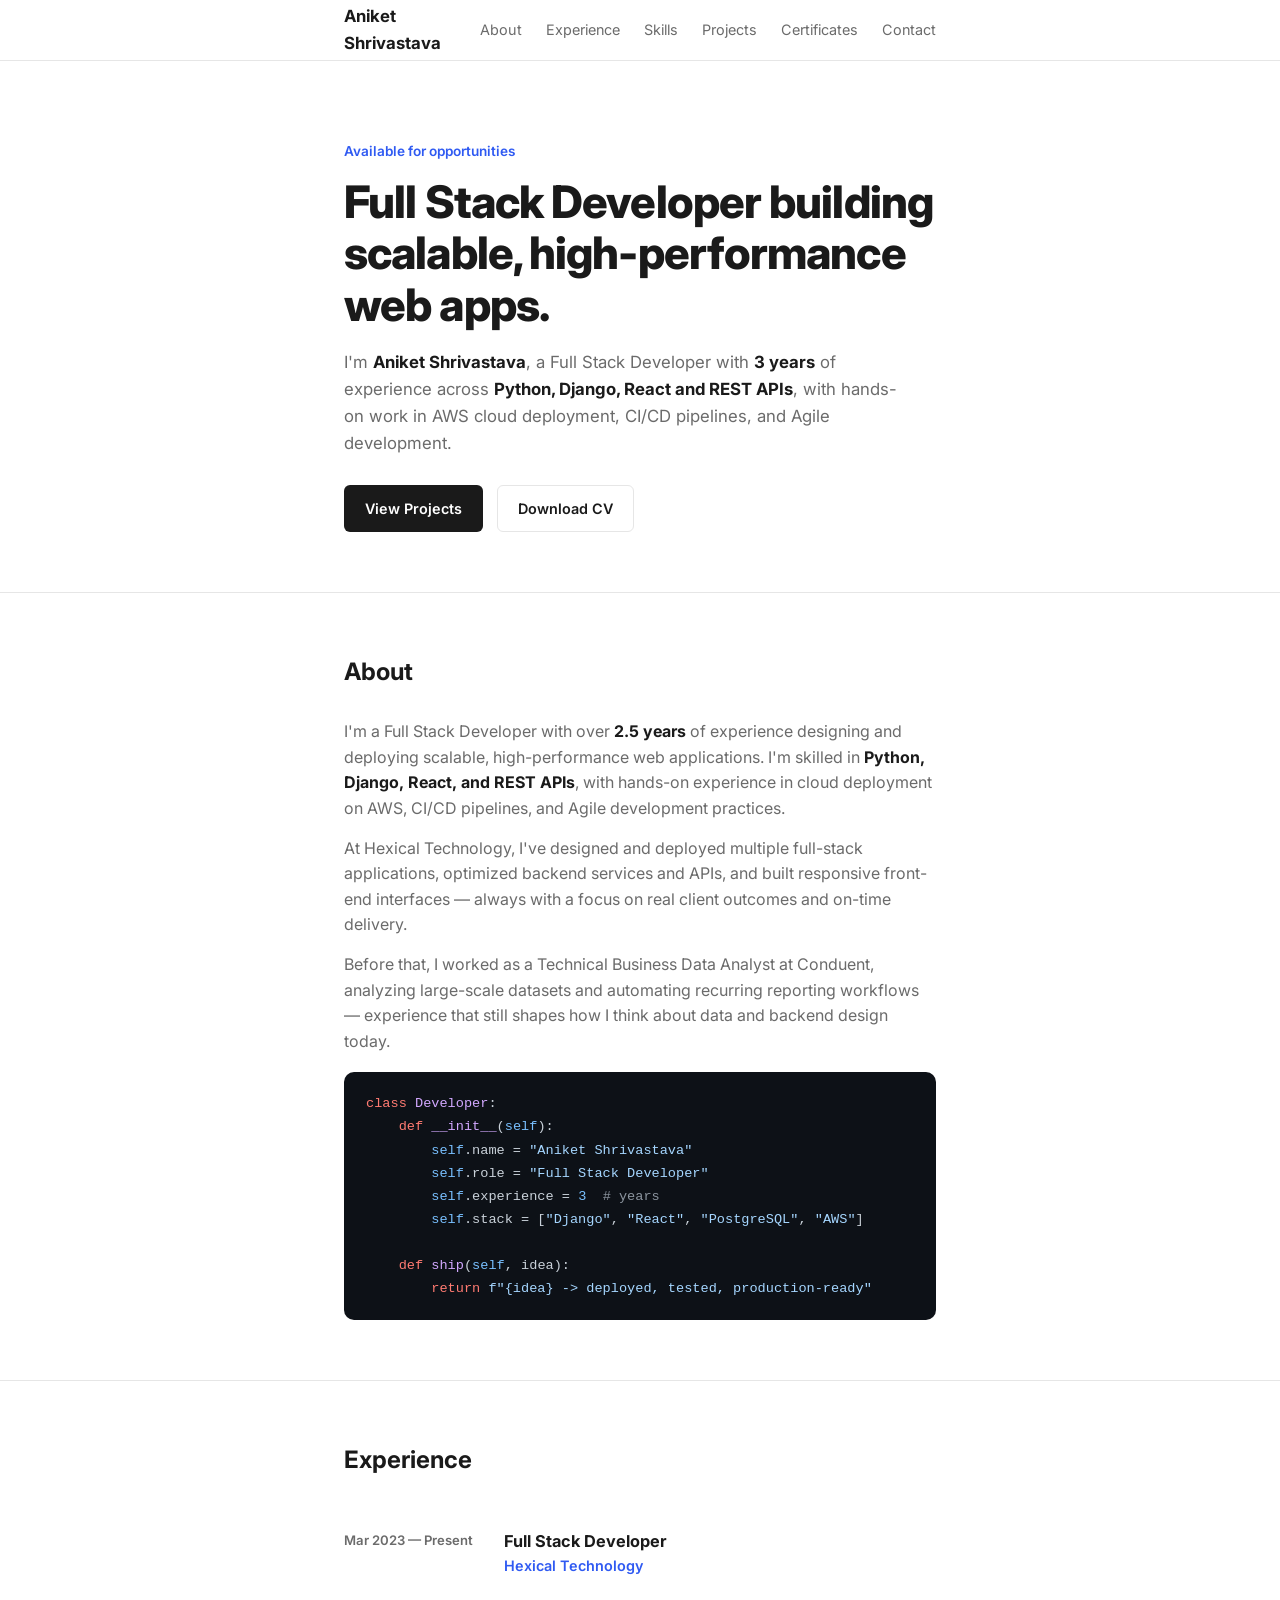
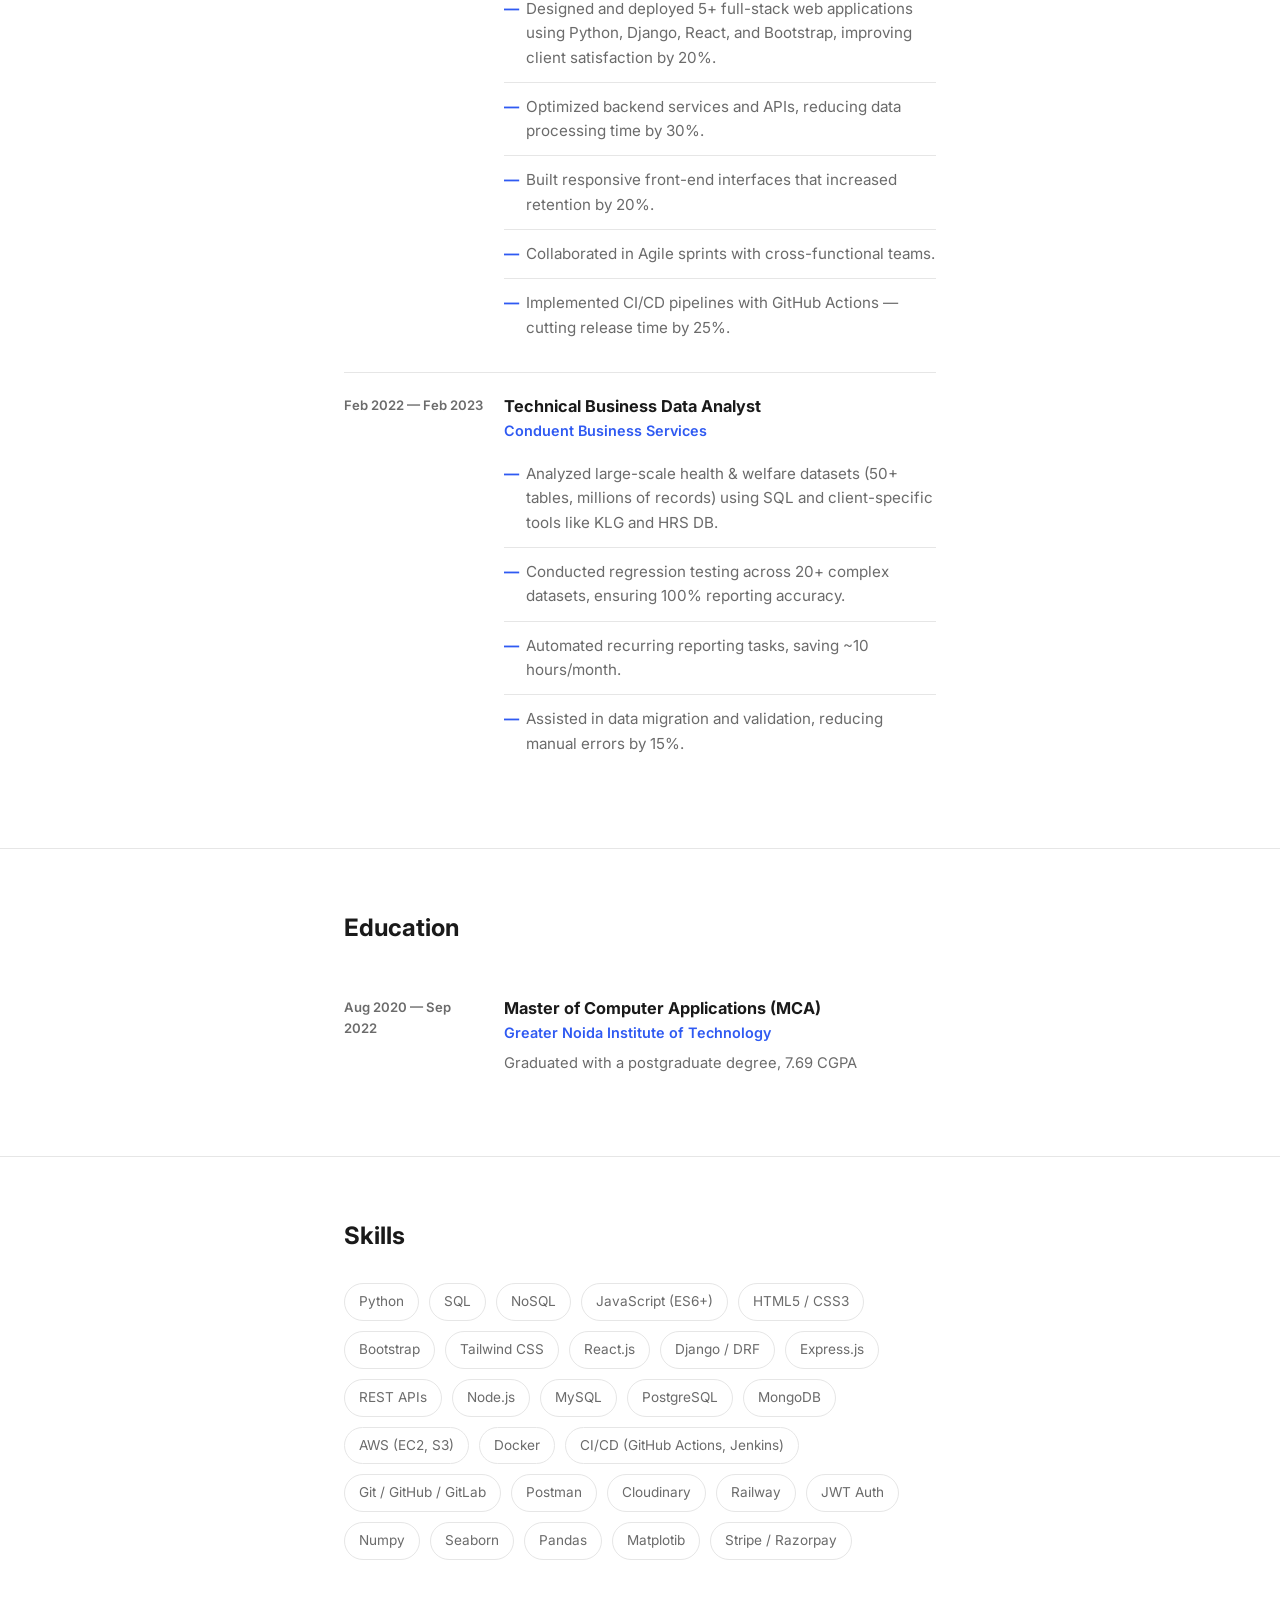
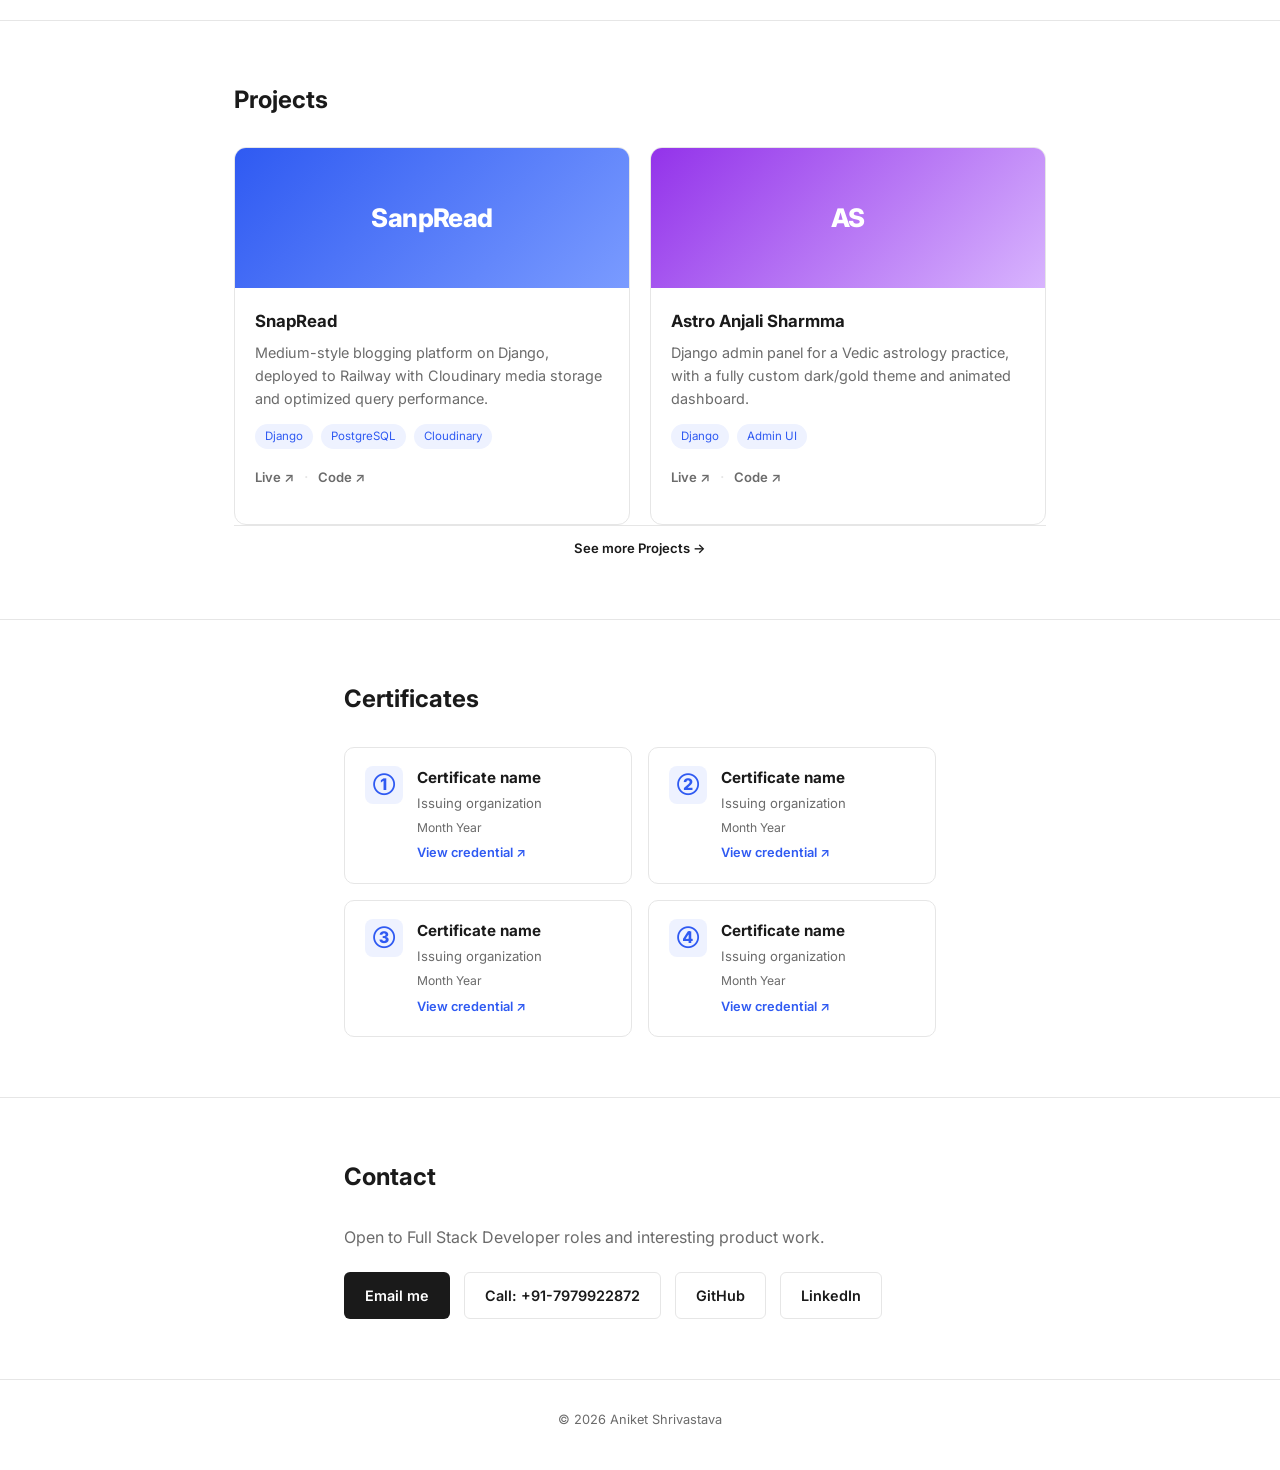
==== index.html @ 5792fc20 "first commit" ====
<!doctype html>
<html lang="en">
  <head>
    <meta charset="UTF-8" />
    <meta name="viewport" content="width=device-width, initial-scale=1.0" />
    <title>Aniket Shrivastava — Full Stack Developer</title>
    <link rel="preconnect" href="https://fonts.googleapis.com" />
    <link
      href="https://fonts.googleapis.com/css2?family=Inter:wght@400;500;600;700;800&display=swap"
      rel="stylesheet"
    />
     <link rel="icon" type="image/x-icon" href="assest/image/user.png">
  <link rel="stylesheet" href="assest/css/style.css">
  </head>
  <body>
    <nav>
      <div class="wrap">
        <div class="logo">Aniket Shrivastava</div>
        <div class="navlinks">
          <a href="#about">About</a>
          <a href="#experience">Experience</a>
          <a href="#skills">Skills</a>
          <a href="projects.html">Projects</a>
          <a href="#certificates">Certificates</a>
          <a href="#contact">Contact</a>
        </div>
      </div>
    </nav>

    <header class="hero">
      <div class="wrap">
        <div class="eyebrow">Available for opportunities</div>
        <h1>
          Full Stack Developer building scalable, high-performance web apps.
        </h1>
        <p class="sub">
          I'm <b>Aniket Shrivastava</b>, a Full Stack Developer with
          <b>3 years</b> of experience across
          <b>Python, Django, React and REST APIs</b>, with hands-on work in AWS
          cloud deployment, CI/CD pipelines, and Agile development.
        </p>
        <div class="hero-actions">
          <a href="projects.html" class="btn btn-primary">View Projects</a>
      
          <a href="cv.pdf" download class="btn btn-ghost">Download CV</a>
        </div>
      </div>
    </header>

    <section id="about">
      <div class="wrap about">
        <h2>About</h2>
        <p>
          I'm a Full Stack Developer with over <b>2.5 years</b> of experience
          designing and deploying scalable, high-performance web applications.
          I'm skilled in <b>Python, Django, React, and REST APIs</b>, with
          hands-on experience in cloud deployment on AWS, CI/CD pipelines, and
          Agile development practices.
        </p>
        <p>
          At Hexical Technology, I've designed and deployed multiple full-stack
          applications, optimized backend services and APIs, and built
          responsive front-end interfaces — always with a focus on real client
          outcomes and on-time delivery.
        </p>
        <p>
          Before that, I worked as a Technical Business Data Analyst at
          Conduent, analyzing large-scale datasets and automating recurring
          reporting workflows — experience that still shapes how I think about
          data and backend design today.
        </p>

        <div class="code-block"><code><span class="kw">class</span> <span class="fn">Developer</span>:
    <span class="kw">def</span> <span class="fn">__init__</span>(<span class="nm">self</span>):
        <span class="nm">self</span>.name = <span class="str">"Aniket Shrivastava"</span>
        <span class="nm">self</span>.role = <span class="str">"Full Stack Developer"</span>
        <span class="nm">self</span>.experience = <span class="nm">3</span>  <span class="cm"># years</span>
        <span class="nm">self</span>.stack = [<span class="str">"Django"</span>, <span class="str">"React"</span>, <span class="str">"PostgreSQL"</span>, <span class="str">"AWS"</span>]

    <span class="kw">def</span> <span class="fn">ship</span>(<span class="nm">self</span>, idea):
        <span class="kw">return</span> <span class="str">f"{idea} -> deployed, tested, production-ready"</span></code></div>
      </div>
    </section>

    <section id="experience">
      <div class="wrap">
        <h2>Experience</h2>
        <div class="timeline">
          <div class="tl-item">
            <div class="tl-date">Mar 2023 — Present</div>
            <div>
              <div class="tl-role">Full Stack Developer</div>
              <div class="tl-org">Hexical Technology</div>
              <ul class="feature-list">
  <li>Designed and deployed 5+ full-stack web applications using Python, Django, React, and Bootstrap, improving client satisfaction by 20%.</li>
  <li>Optimized backend services and APIs, reducing data processing time by 30%.</li>
  <li>Built responsive front-end interfaces that increased retention by 20%.</li>
  <li>Collaborated in Agile sprints with cross-functional teams.</li>
  <li>Implemented CI/CD pipelines with GitHub Actions — cutting release time by 25%.</li>
</ul>
            </div>
          </div>
          <div class="tl-item">
            <div class="tl-date">Feb 2022 — Feb 2023</div>
            <div>
              <div class="tl-role">Technical Business Data Analyst</div>
              <div class="tl-org">Conduent Business Services</div>
              <ul class="feature-list">
  <li>Analyzed large-scale health & welfare datasets (50+ tables, millions of records) using SQL and client-specific tools like KLG and HRS DB.</li>
  <li>Conducted regression testing across 20+ complex datasets, ensuring 100% reporting accuracy.</li>
  <li>Automated recurring reporting tasks, saving ~10 hours/month.</li>
  <li>Assisted in data migration and validation, reducing manual errors by 15%.</li>
</ul>
            </div>
          </div>
        </div>
      </div>
    </section>

    <section id="education">
      <div class="wrap">
        <h2>Education</h2>
        <div class="timeline">
          <div class="tl-item">
            <div class="tl-date">Aug 2020 — Sep 2022</div>
            <div>
              <div class="tl-role">Master of Computer Applications (MCA)</div>
              <div class="tl-org">Greater Noida Institute of Technology</div>
              <div class="tl-desc">
               Graduated with a postgraduate degree, 7.69 CGPA 
              </div>
            </div>
          </div>
        </div>
      </div>
    </section>

    <section id="skills">
      <div class="wrap">
        <h2>Skills</h2>
        <div class="skills">
         <span class="skill">Python</span>
<span class="skill">SQL</span>
<span class="skill">NoSQL</span>
<span class="skill">JavaScript (ES6+)</span>
<span class="skill">HTML5 / CSS3</span>
<span class="skill">Bootstrap</span>
<span class="skill">Tailwind CSS</span>
<span class="skill">React.js</span>
<span class="skill">Django / DRF</span>
<span class="skill">Express.js</span>
<span class="skill">REST APIs</span>
<span class="skill">Node.js</span>
<span class="skill">MySQL</span>
<span class="skill">PostgreSQL</span>
<span class="skill">MongoDB</span>
<span class="skill">AWS (EC2, S3)</span>
<span class="skill">Docker</span>
<span class="skill">CI/CD (GitHub Actions, Jenkins)</span>
<span class="skill">Git / GitHub / GitLab</span>
<span class="skill">Postman</span>
<span class="skill">Cloudinary</span>
<span class="skill">Railway</span>
<span class="skill">JWT Auth</span>
<span class="skill">Numpy</span>
<span class="skill">Seaborn</span>
<span class="skill">Pandas</span>
<span class="skill">Matplotib</span>
<span class="skill">Stripe / Razorpay</span>
        </div>
      </div>
    </section>

    <section id="projects">
      <div class="wrap" style="max-width: 860px">
        <h2>Projects</h2>

        <div class="proj-grid">

          <div class="proj-card">
            <div class="proj-thumb c1">SanpRead</div>
            <div class="proj-body">
              <div class="proj-title">
                <a
                  href="https://github.com/iamaniket-python/Snapread"
                  target="_blank"
                  rel="noopener"
                  >SnapRead</a
                >
              </div>
              <div class="proj-desc">
                Medium-style blogging platform on Django, deployed to Railway
                with Cloudinary media storage and optimized query performance.
              </div>
              <div class="proj-tags">
                <span class="tag">Django</span
                ><span class="tag">PostgreSQL</span
                ><span class="tag">Cloudinary</span>
              </div>
              <div class="proj-links">
                <a href="#">Live ↗</a><span>·</span>
                <a
                  href="https://github.com/iamaniket-python/Snapread"
                  target="_blank"
                  rel="noopener"
                  >Code ↗</a
                >
              </div>
             
            </div>
          </div>

         

          <div class="proj-card">
            <div class="proj-thumb c3">AS</div>
            <div class="proj-body">
              <div class="proj-title">Astro Anjali Sharmma</div>
              <div class="proj-desc">
                Django admin panel for a Vedic astrology practice, with a fully
                custom dark/gold theme and animated dashboard.
              </div>
              <div class="proj-tags">
                <span class="tag">Django</span><span class="tag">Admin UI</span>
              </div>
              <div class="proj-links">
                <a href="#">Live ↗</a><span>·</span>
                <a href="#">Code ↗</a>
              </div>
             
            </div>
          </div>

        
          </div>
          <a href="projects.html" class="proj-more">See more Projects →</a>
        </div>
        
      </div>
      
    </section>

    <section id="certificates">
      <div class="wrap">
        <h2>Certificates</h2>
        <div class="cert-grid">

          <div class="cert-card">
            <div class="cert-icon">①</div>
            <div>
              <div class="cert-name">Certificate name</div>
              <div class="cert-issuer">Issuing organization</div>
              <div class="cert-date">Month Year</div>
              <a href="#" class="cert-link">View credential ↗</a>
            </div>
          </div>

          <div class="cert-card">
            <div class="cert-icon">②</div>
            <div>
              <div class="cert-name">Certificate name</div>
              <div class="cert-issuer">Issuing organization</div>
              <div class="cert-date">Month Year</div>
              <a href="#" class="cert-link">View credential ↗</a>
            </div>
          </div>

          <div class="cert-card">
            <div class="cert-icon">③</div>
            <div>
              <div class="cert-name">Certificate name</div>
              <div class="cert-issuer">Issuing organization</div>
              <div class="cert-date">Month Year</div>
              <a href="#" class="cert-link">View credential ↗</a>
            </div>
          </div>

          <div class="cert-card">
            <div class="cert-icon">④</div>
            <div>
              <div class="cert-name">Certificate name</div>
              <div class="cert-issuer">Issuing organization</div>
              <div class="cert-date">Month Year</div>
              <a href="#" class="cert-link">View credential ↗</a>
            </div>
          </div>

        </div>
      </div>
    </section>

    <section id="contact" class="contact">
      <div class="wrap">
        <h2>Contact</h2>
        <p>Open to Full Stack Developer roles and interesting product work.</p>
        <div class="contact-links">
          <a href="mailto:aniketsrivastava57@gmail.com" class="btn btn-primary"
            >Email me</a
          >
          <a href="tel:+917979922872" class="btn btn-ghost"
            >Call: +91-7979922872</a
          >
          <a
            href="https://github.com/iamaniket-python"
            target="_blank"
            rel="noopener"
            class="btn btn-ghost"
            >GitHub</a
          >
          <a href="#" class="btn btn-ghost">LinkedIn</a>
        </div>
      </div>
    </section>

    <footer>© 2026 Aniket Shrivastava</footer>
  </body>
</html>
---- assest/css/style.css ----
:root{
  --bg:#ffffff;
  --text:#1a1a1a;
  --text-dim:#6b6b6b;
  --line:#e6e6e6;
  --accent:#2f5af2;
  --sans:'Inter', sans-serif;
}
*{margin:0;padding:0;box-sizing:border-box;}
html{scroll-behavior:smooth;}
body{background:var(--bg);color:var(--text);font-family:var(--sans);line-height:1.6;}
a{color:inherit;text-decoration:none;}
.wrap{max-width:50%;margin:0 auto;padding:0 24px;}

nav{position:sticky;top:0;background:rgba(255,255,255,0.9);backdrop-filter:blur(8px);border-bottom:1px solid var(--line);z-index:10;}
nav .wrap{display:flex;align-items:center;justify-content:space-between;height:60px;}
.logo{font-weight:700;font-size:1.05rem;}
.navlinks{display:flex;gap:24px;font-size:0.9rem;color:var(--text-dim);align-items:center;}
.navlinks a:hover{color:var(--text);}

header.hero{padding:80px 0 60px;}
.eyebrow{font-size:0.85rem;color:var(--accent);font-weight:600;margin-bottom:14px;}
h1{font-size:clamp(2rem,5vw,2.8rem);font-weight:800;letter-spacing:-0.02em;line-height:1.15;}
.sub{margin-top:18px;color:var(--text-dim);font-size:1.05rem;max-width:560px;}
.sub b{color:var(--text);}
.hero-actions{margin-top:28px;display:flex;gap:14px;flex-wrap:wrap;}
.btn{font-size:0.9rem;font-weight:600;padding:11px 20px;border-radius:6px;display:inline-block;border:1px solid transparent;}
.btn-primary{background:var(--text);color:#fff;}
.btn-primary:hover{background:var(--accent);}
.btn-ghost{border:1px solid var(--line);color:var(--text);}
.btn-ghost:hover{border-color:var(--text);}

section{padding:60px 0;border-top:1px solid var(--line);}
h2{font-size:1.5rem;font-weight:700;margin-bottom:28px;}

.about p{color:var(--text-dim);margin-bottom:14px;}
.about b{color:var(--text);}

.skills{display:flex;flex-wrap:wrap;gap:10px;}
.skill{font-size:0.85rem;border:1px solid var(--line);padding:7px 14px;border-radius:20px;color:var(--text-dim);}

.code-block{
  background:#0d1117;border-radius:10px;padding:20px 22px;overflow-x:auto;
  font-family:'Courier New', monospace;font-size:0.85rem;line-height:1.7;
  margin-top:18px;
}
.code-block code{color:#c9d1d9;white-space:pre;}
.code-block .kw{color:#ff7b72;}
.code-block .fn{color:#d2a8ff;}
.code-block .str{color:#a5d6ff;}
.code-block .cm{color:#8b949e;}
.code-block .nm{color:#79c0ff;}

.proj-grid{display:grid;grid-template-columns:1fr 1fr;gap:20px;}
.proj-card{
  border:1px solid var(--line);border-radius:12px;overflow:hidden;
  display:flex;flex-direction:column;transition:border-color .2s, transform .2s, box-shadow .2s;
}
.proj-card:hover{border-color:var(--accent);transform:translateY(-3px);box-shadow:0 12px 28px -10px rgba(0,0,0,0.12);}
.proj-thumb{
  height:140px;display:flex;align-items:center;justify-content:center;
  font-size:1.6rem;font-weight:800;color:#fff;letter-spacing:-0.02em;
}
.proj-thumb.c1{background:linear-gradient(135deg,#2f5af2,#7a9bff);}
.proj-thumb.c2{background:linear-gradient(135deg,#16a34a,#86efac);}
.proj-thumb.c3{background:linear-gradient(135deg,#9333ea,#d8b4fe);}
.proj-thumb.c4{background:linear-gradient(135deg,#ea580c,#fdba74);}
.proj-thumb.c5{background:linear-gradient(135deg,#0891b2,#67e8f9);}
.proj-thumb.c6{background:linear-gradient(135deg,#db2777,#f9a8d4);}
.proj-body{padding:20px;display:flex;flex-direction:column;flex:1;}
.proj-title{font-size:1.05rem;font-weight:700;margin-bottom:6px;}
.proj-title a:hover{color:var(--accent);}
.proj-desc{color:var(--text-dim);font-size:0.9rem;margin-bottom:14px;flex:1;}
.proj-tags{display:flex;gap:8px;flex-wrap:wrap;margin-bottom:16px;}
.tag{font-size:0.72rem;color:var(--accent);background:#eef2ff;padding:3px 10px;border-radius:20px;}
.proj-links{display:flex;align-items:center;gap:10px;margin-bottom:14px;}
.proj-links a{font-size:0.82rem;font-weight:600;color:var(--text-dim);}
.proj-links a:hover{color:var(--accent);}
.proj-links span{color:var(--line);}
.proj-more{
  display:block;text-align:center;font-size:0.82rem;font-weight:600;
  border-top:1px solid var(--line);padding:12px 0 0;margin-top:auto;color:var(--text);
}
.proj-more:hover{color:var(--accent);}

@media (max-width:640px){
  .proj-grid{grid-template-columns:1fr;}
}

.cert-grid{display:grid;grid-template-columns:1fr 1fr;gap:16px;}
.cert-card{
  border:1px solid var(--line);border-radius:10px;padding:18px 20px;
  display:flex;align-items:flex-start;gap:14px;transition:border-color .2s, transform .2s;
}
.cert-card:hover{border-color:var(--accent);transform:translateY(-2px);}
.cert-icon{
  width:38px;height:38px;border-radius:8px;background:#eef2ff;color:var(--accent);
  display:flex;align-items:center;justify-content:center;font-size:1rem;font-weight:800;flex-shrink:0;
}
.cert-name{font-size:0.95rem;font-weight:700;margin-bottom:3px;}
.cert-issuer{font-size:0.82rem;color:var(--text-dim);}
.cert-date{font-size:0.76rem;color:var(--text-dim);margin-top:4px;}
.cert-link{font-size:0.8rem;font-weight:600;color:var(--accent);margin-top:6px;display:inline-block;}

@media (max-width:600px){
  .cert-grid{grid-template-columns:1fr;}
}

.proj-hero{padding:60px 0 40px;}
.proj-hero .eyebrow{margin-bottom:10px;}
.proj-hero h1{font-size:clamp(1.8rem,4.5vw,2.4rem);}
.proj-hero .proj-tags{margin-top:18px;margin-bottom:0;}
.proj-links-row{margin-top:28px;display:flex;gap:14px;flex-wrap:wrap;}

.feature-list{list-style:none;}
.feature-list li{padding:12px 0;border-bottom:1px solid var(--line);color:var(--text-dim);font-size:0.95rem;position:relative;padding-left:22px;}
.feature-list li:last-child{border-bottom:none;}
.feature-list li::before{content:"—";position:absolute;left:0;color:var(--accent);font-weight:700;}

.backlink{display:inline-block;margin:30px 0 0;font-size:0.88rem;color:var(--text-dim);}
.backlink:hover{color:var(--text);}

.timeline{display:flex;flex-direction:column;gap:0;}
.tl-item{display:grid;grid-template-columns:140px 1fr;gap:20px;padding:20px 0;border-bottom:1px solid var(--line);}
.tl-item:last-child{border-bottom:none;}
.tl-date{font-size:0.82rem;color:var(--text-dim);font-weight:600;padding-top:2px;}
.tl-role{font-size:1.02rem;font-weight:700;}
.tl-org{font-size:0.9rem;color:var(--accent);font-weight:600;margin-bottom:8px;}
.tl-desc{color:var(--text-dim);font-size:0.92rem;}

@media (max-width:600px){
  .tl-item{grid-template-columns:1fr;gap:4px;}
}

.contact p{color:var(--text-dim);margin-bottom:22px;}
.contact-links{display:flex;gap:14px;flex-wrap:wrap;}

footer{padding:30px 0;text-align:center;font-size:0.8rem;color:var(--text-dim);border-top:1px solid var(--line);}

@media (max-width:600px){
  .navlinks{display:none;}
  .wrap{max-width:100%;padding:0 16px;}
  header.hero{padding:50px 0 36px;}
  section{padding:36px 0;}
  .hero-actions{flex-direction:column;align-items:stretch;}
  .btn{text-align:center;}
}
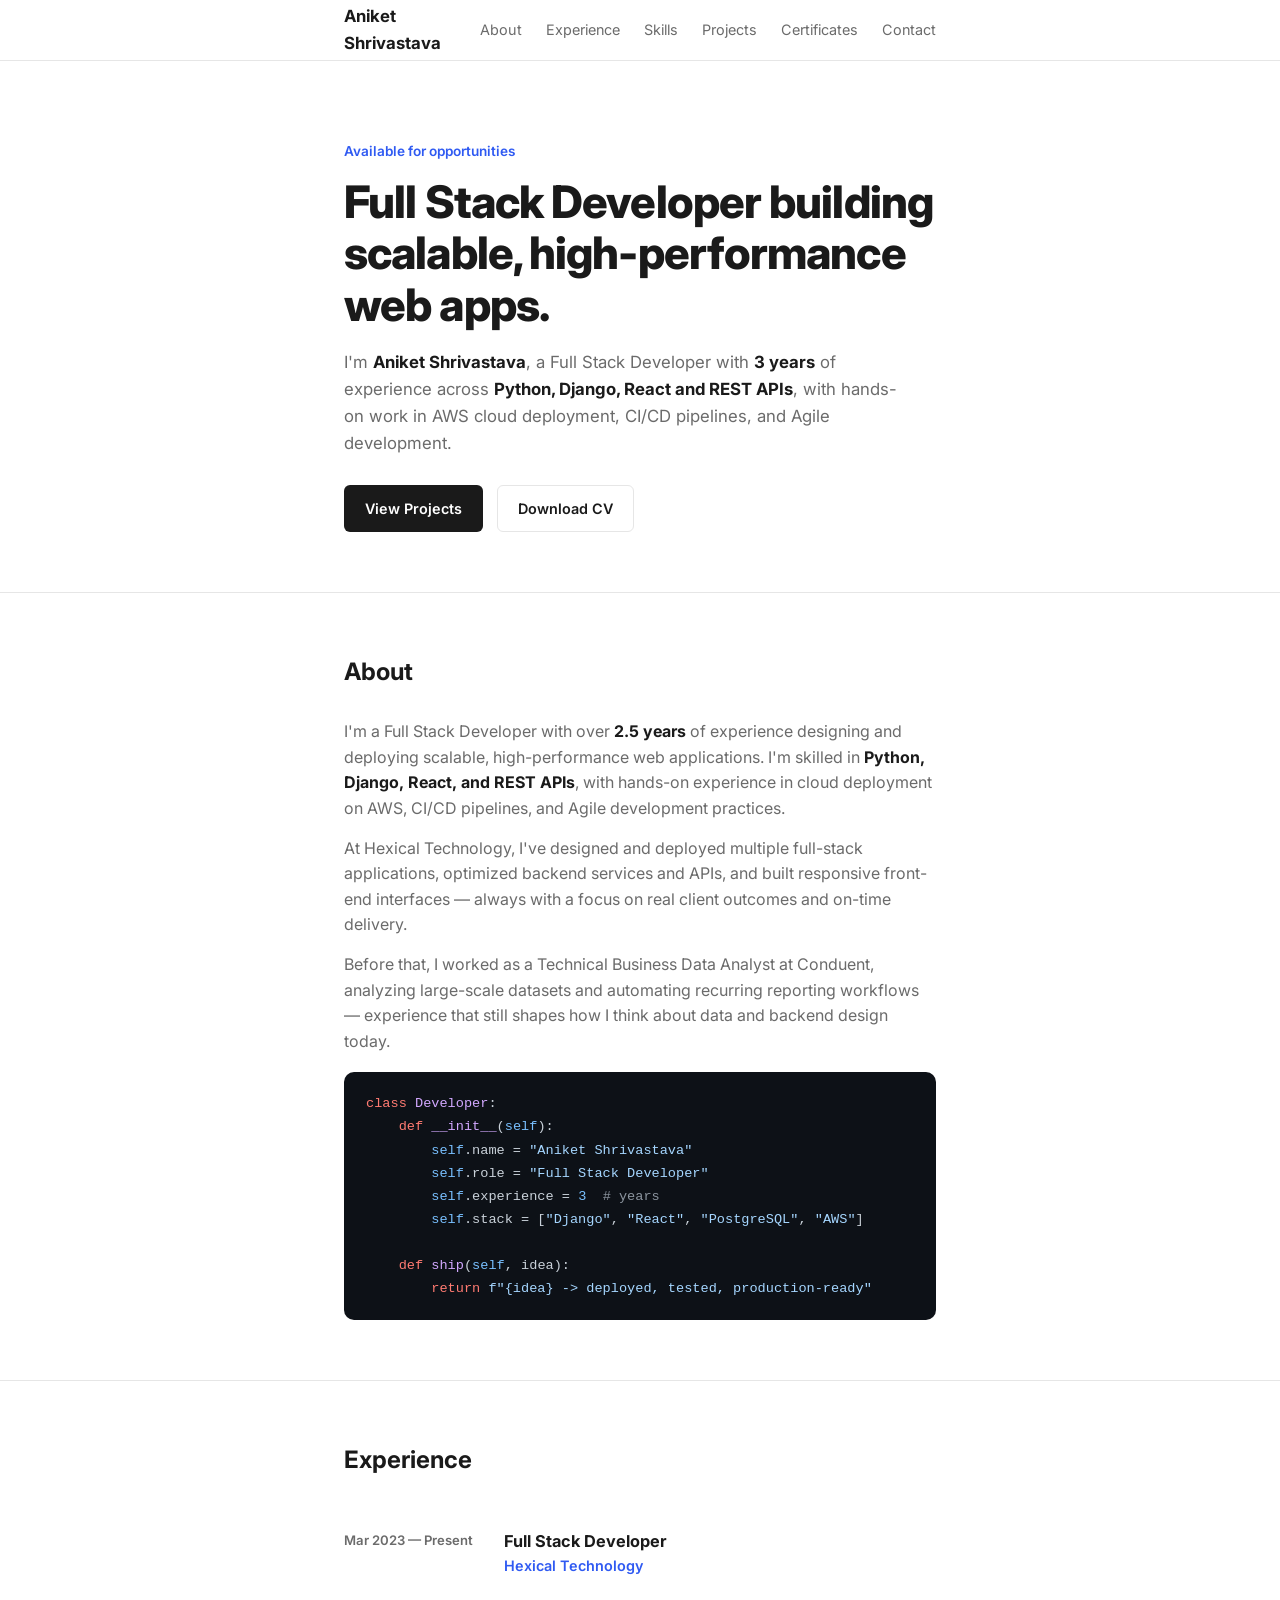
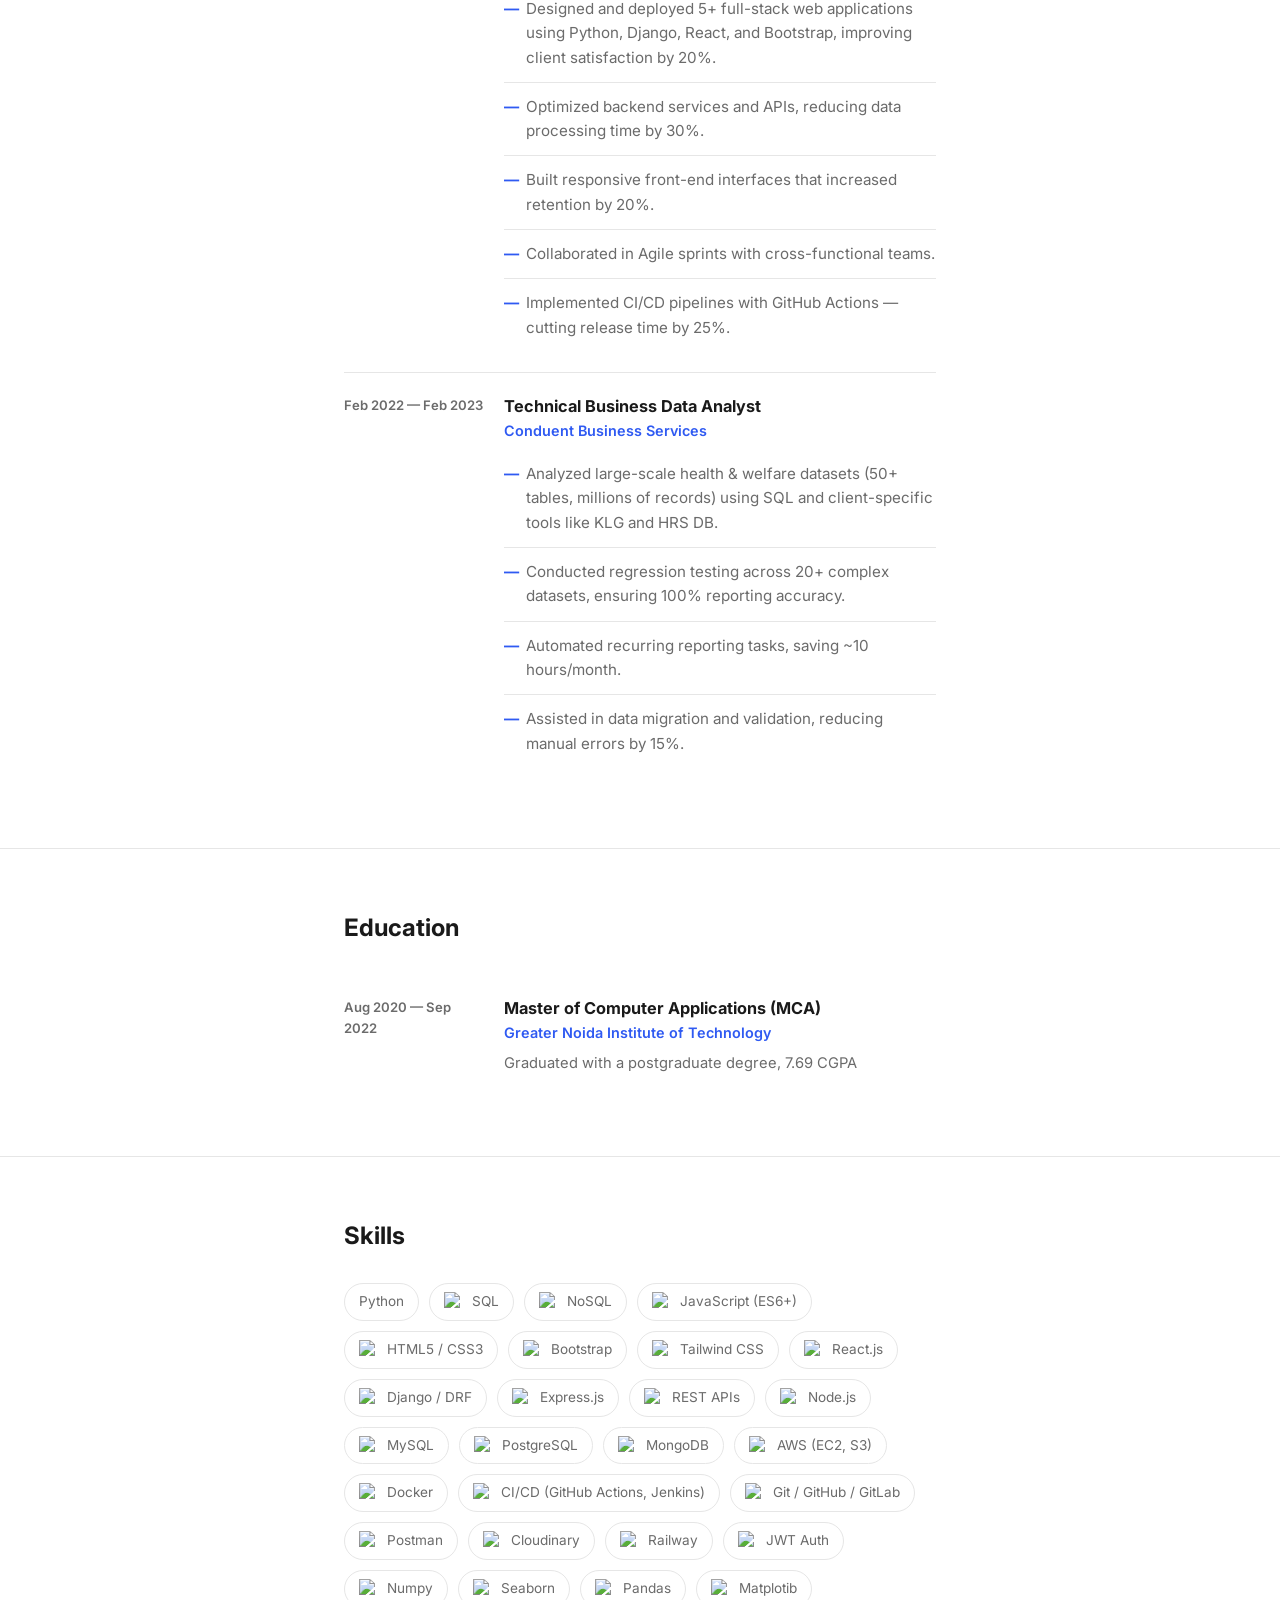
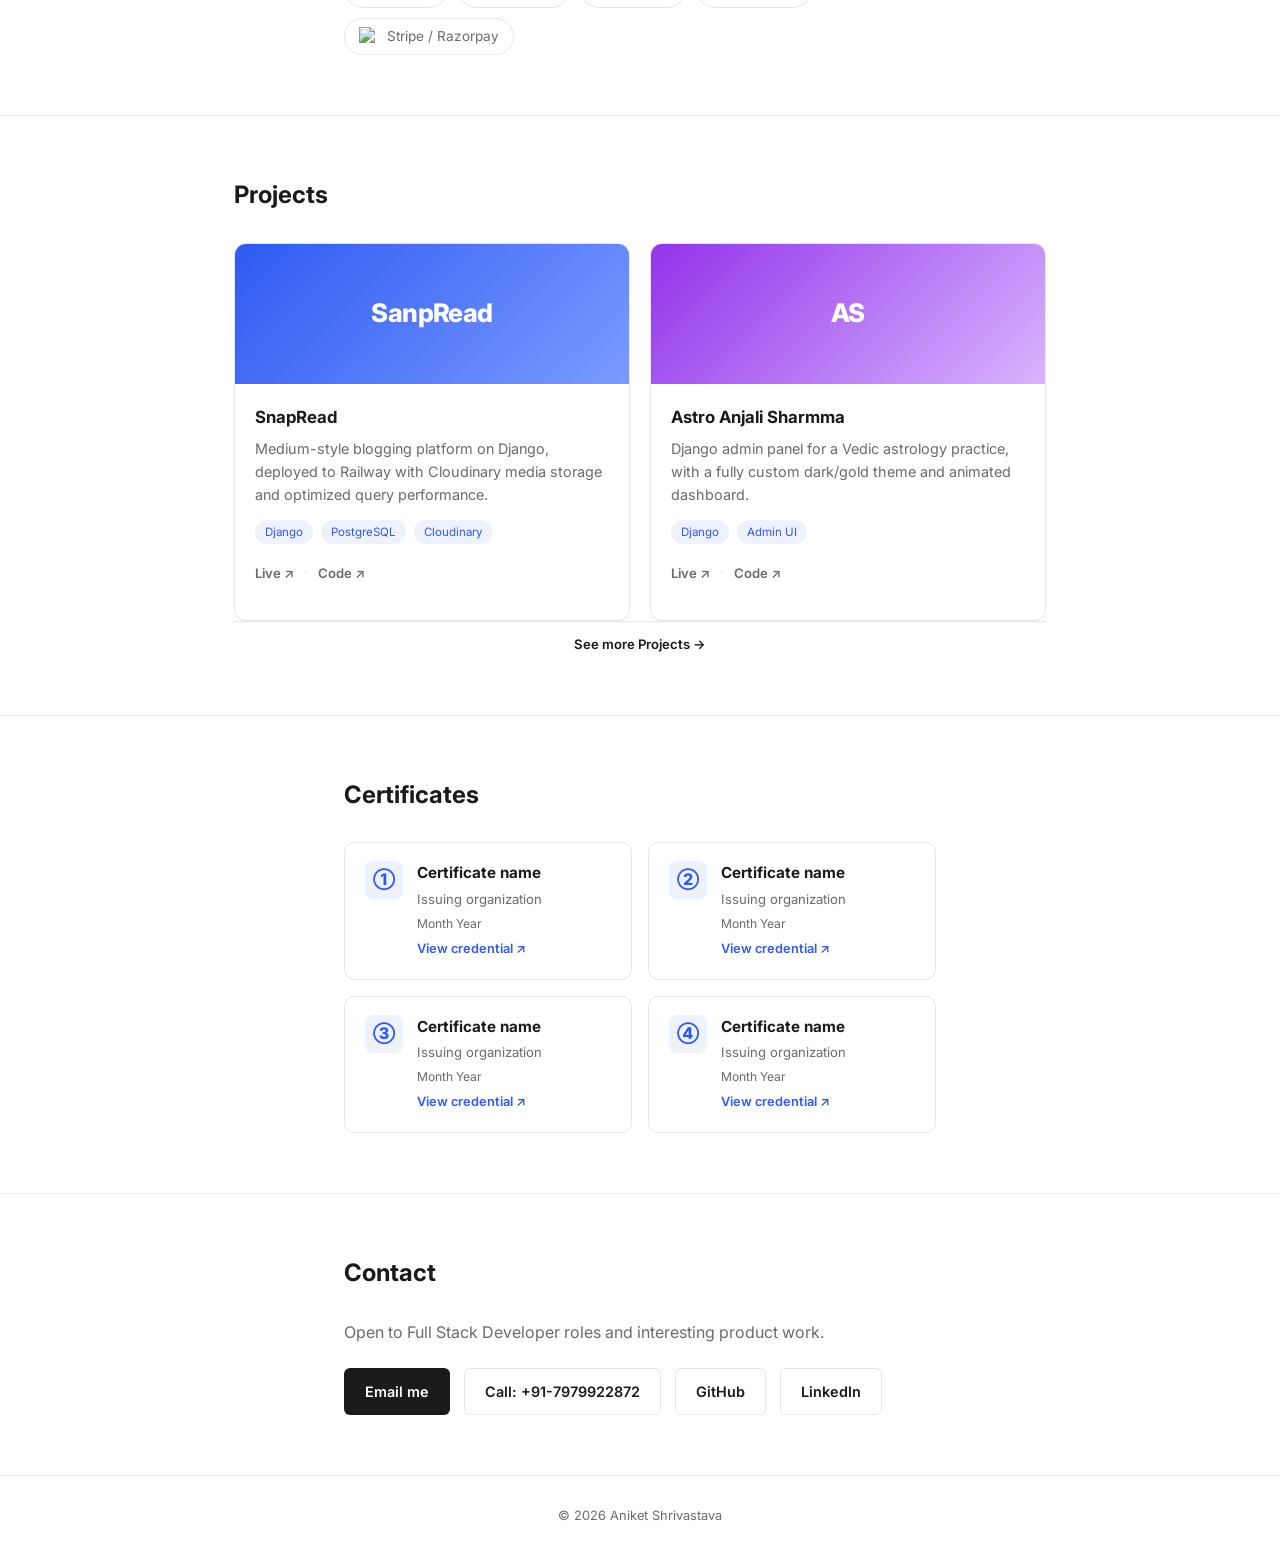
==== commit 5ab581bb: "first commit" ====
--- a/index.html
+++ b/index.html
@@ -140,33 +140,33 @@
         <h2>Skills</h2>
         <div class="skills">
          <span class="skill">Python</span>
-<span class="skill">SQL</span>
-<span class="skill">NoSQL</span>
-<span class="skill">JavaScript (ES6+)</span>
-<span class="skill">HTML5 / CSS3</span>
-<span class="skill">Bootstrap</span>
-<span class="skill">Tailwind CSS</span>
-<span class="skill">React.js</span>
-<span class="skill">Django / DRF</span>
-<span class="skill">Express.js</span>
-<span class="skill">REST APIs</span>
-<span class="skill">Node.js</span>
-<span class="skill">MySQL</span>
-<span class="skill">PostgreSQL</span>
-<span class="skill">MongoDB</span>
-<span class="skill">AWS (EC2, S3)</span>
-<span class="skill">Docker</span>
-<span class="skill">CI/CD (GitHub Actions, Jenkins)</span>
-<span class="skill">Git / GitHub / GitLab</span>
-<span class="skill">Postman</span>
-<span class="skill">Cloudinary</span>
-<span class="skill">Railway</span>
-<span class="skill">JWT Auth</span>
-<span class="skill">Numpy</span>
-<span class="skill">Seaborn</span>
-<span class="skill">Pandas</span>
-<span class="skill">Matplotib</span>
-<span class="skill">Stripe / Razorpay</span>
+<div class="skill"><img src="https://cdn.simpleicons.org/mysql/4479A1" alt="SQL"><span>SQL</span></div>
+<div class="skill"><img src="https://cdn.simpleicons.org/mongodb/47A248" alt="NoSQL"><span>NoSQL</span></div>
+<div class="skill"><img src="https://cdn.simpleicons.org/javascript/F7DF1E" alt="JavaScript"><span>JavaScript (ES6+)</span></div>
+<div class="skill"><img src="https://cdn.simpleicons.org/html5/E34F26" alt="HTML5"><span>HTML5 / CSS3</span></div>
+<div class="skill"><img src="https://cdn.simpleicons.org/bootstrap/7952B3" alt="Bootstrap"><span>Bootstrap</span></div>
+<div class="skill"><img src="https://cdn.simpleicons.org/tailwindcss/06B6D4" alt="Tailwind"><span>Tailwind CSS</span></div>
+<div class="skill"><img src="https://cdn.simpleicons.org/react/61DAFB" alt="React"><span>React.js</span></div>
+<div class="skill"><img src="https://cdn.simpleicons.org/django/092E20" alt="Django"><span>Django / DRF</span></div>
+<div class="skill"><img src="https://cdn.simpleicons.org/express/000000" alt="Express"><span>Express.js</span></div>
+<div class="skill"><img src="https://cdn.simpleicons.org/swagger/85EA2D" alt="REST APIs"><span>REST APIs</span></div>
+<div class="skill"><img src="https://cdn.simpleicons.org/nodedotjs/339933" alt="Node.js"><span>Node.js</span></div>
+<div class="skill"><img src="https://cdn.simpleicons.org/mysql/4479A1" alt="MySQL"><span>MySQL</span></div>
+<div class="skill"><img src="https://cdn.simpleicons.org/postgresql/4169E1" alt="PostgreSQL"><span>PostgreSQL</span></div>
+<div class="skill"><img src="https://cdn.simpleicons.org/mongodb/47A248" alt="MongoDB"><span>MongoDB</span></div>
+<div class="skill"><img src="https://cdn.simpleicons.org/amazonaws/232F3E" alt="AWS"><span>AWS (EC2, S3)</span></div>
+<div class="skill"><img src="https://cdn.simpleicons.org/docker/2496ED" alt="Docker"><span>Docker</span></div>
+<div class="skill"><img src="https://cdn.simpleicons.org/githubactions/2088FF" alt="CI/CD"><span>CI/CD (GitHub Actions, Jenkins)</span></div>
+<div class="skill"><img src="https://cdn.simpleicons.org/git/F05032" alt="Git"><span>Git / GitHub / GitLab</span></div>
+<div class="skill"><img src="https://cdn.simpleicons.org/postman/FF6C37" alt="Postman"><span>Postman</span></div>
+<div class="skill"><img src="https://cdn.simpleicons.org/cloudinary/3448C5" alt="Cloudinary"><span>Cloudinary</span></div>
+<div class="skill"><img src="https://cdn.simpleicons.org/railway/0B0D0E" alt="Railway"><span>Railway</span></div>
+<div class="skill"><img src="https://cdn.simpleicons.org/jsonwebtokens/000000" alt="JWT"><span>JWT Auth</span></div>
+<div class="skill"><img src="https://cdn.simpleicons.org/numpy/013243" alt="Numpy"><span>Numpy</span></div>
+<div class="skill"><img src="https://cdn.simpleicons.org/pandas/150458" alt="Seaborn"><span>Seaborn</span></div>
+<div class="skill"><img src="https://cdn.simpleicons.org/pandas/150458" alt="Pandas"><span>Pandas</span></div>
+<div class="skill"><img src="https://cdn.simpleicons.org/plotly/3F4F75" alt="Matplotlib"><span>Matplotib</span></div>
+<div class="skill"><img src="https://cdn.simpleicons.org/stripe/635BFF" alt="Stripe"><span>Stripe / Razorpay</span></div>
         </div>
       </div>
     </section>
--- a/assest/css/style.css
+++ b/assest/css/style.css
@@ -144,4 +144,14 @@
   section{padding:36px 0;}
   .hero-actions{flex-direction:column;align-items:stretch;}
   .btn{text-align:center;}
+}
+
+.skill {
+  display: flex;
+  align-items: center;
+  gap: 8px;
+}
+.skill img {
+  width: 20px;
+  height: 20px;
 }
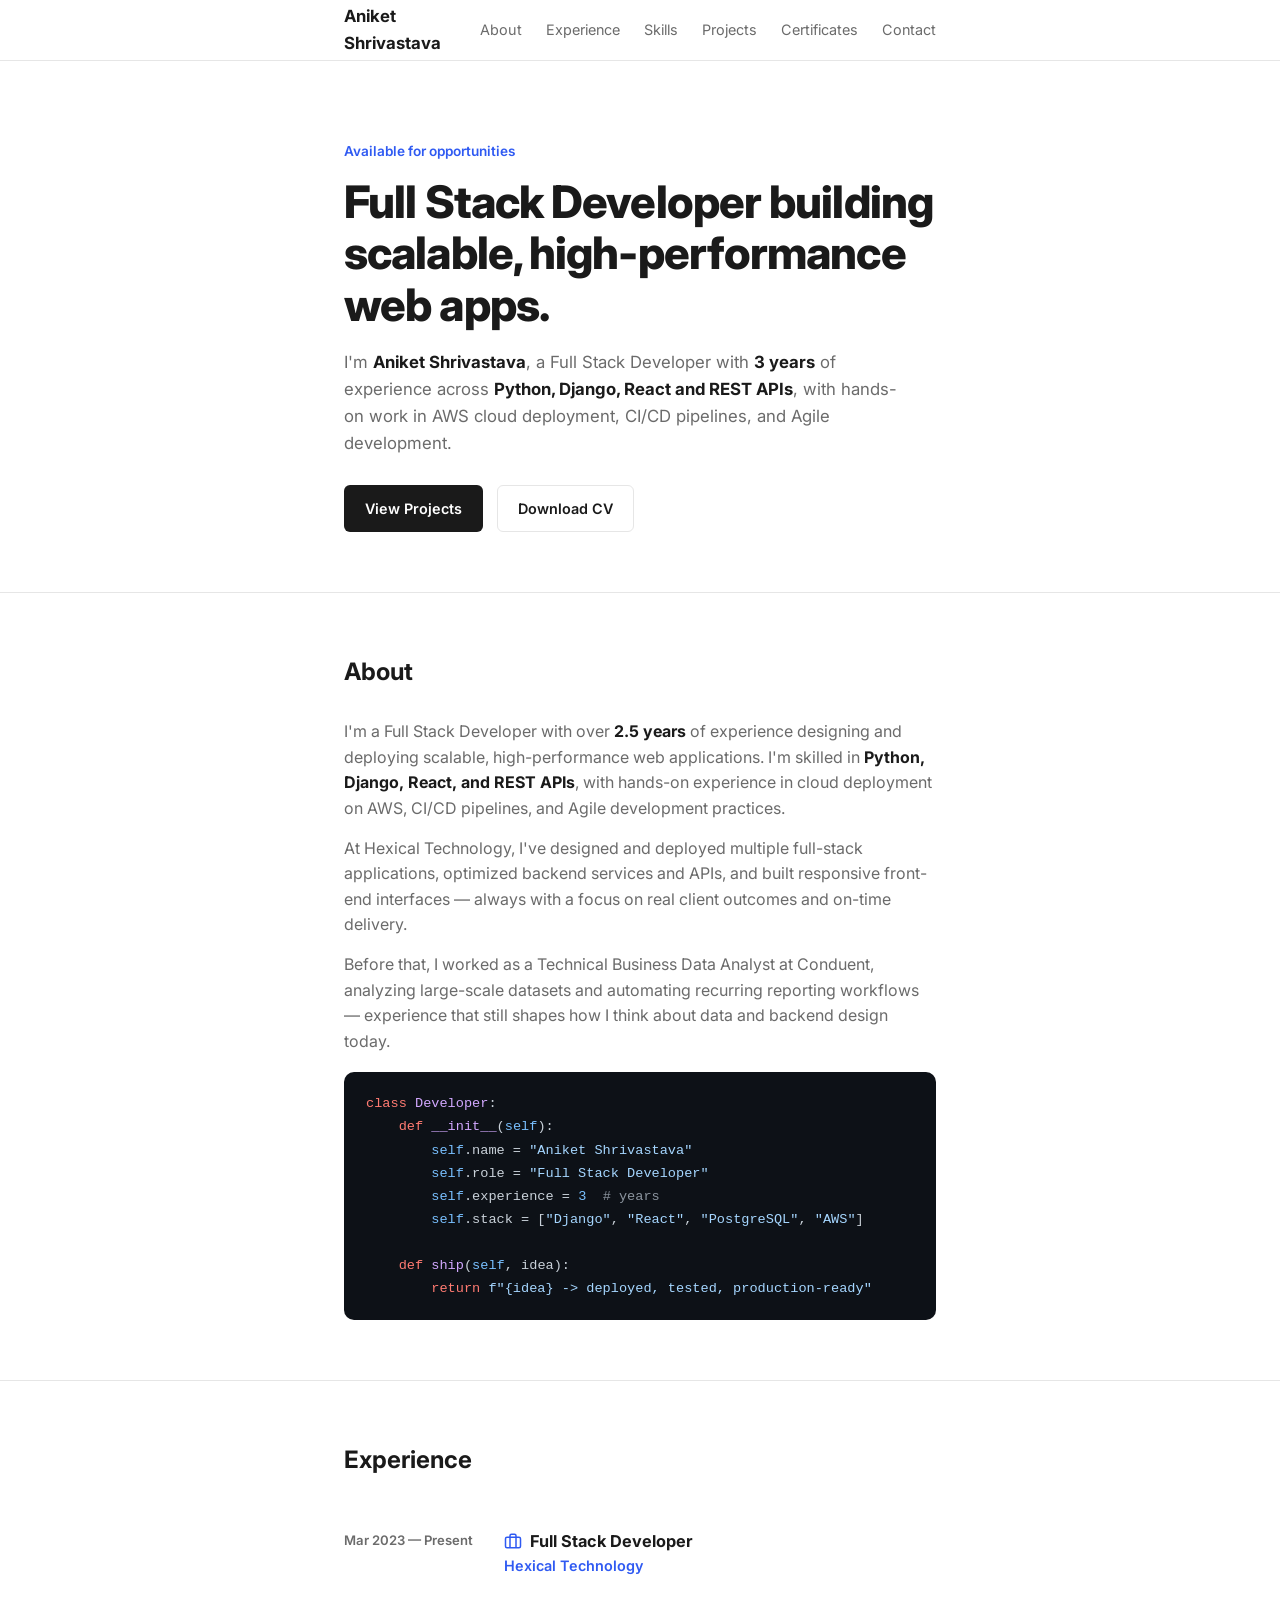
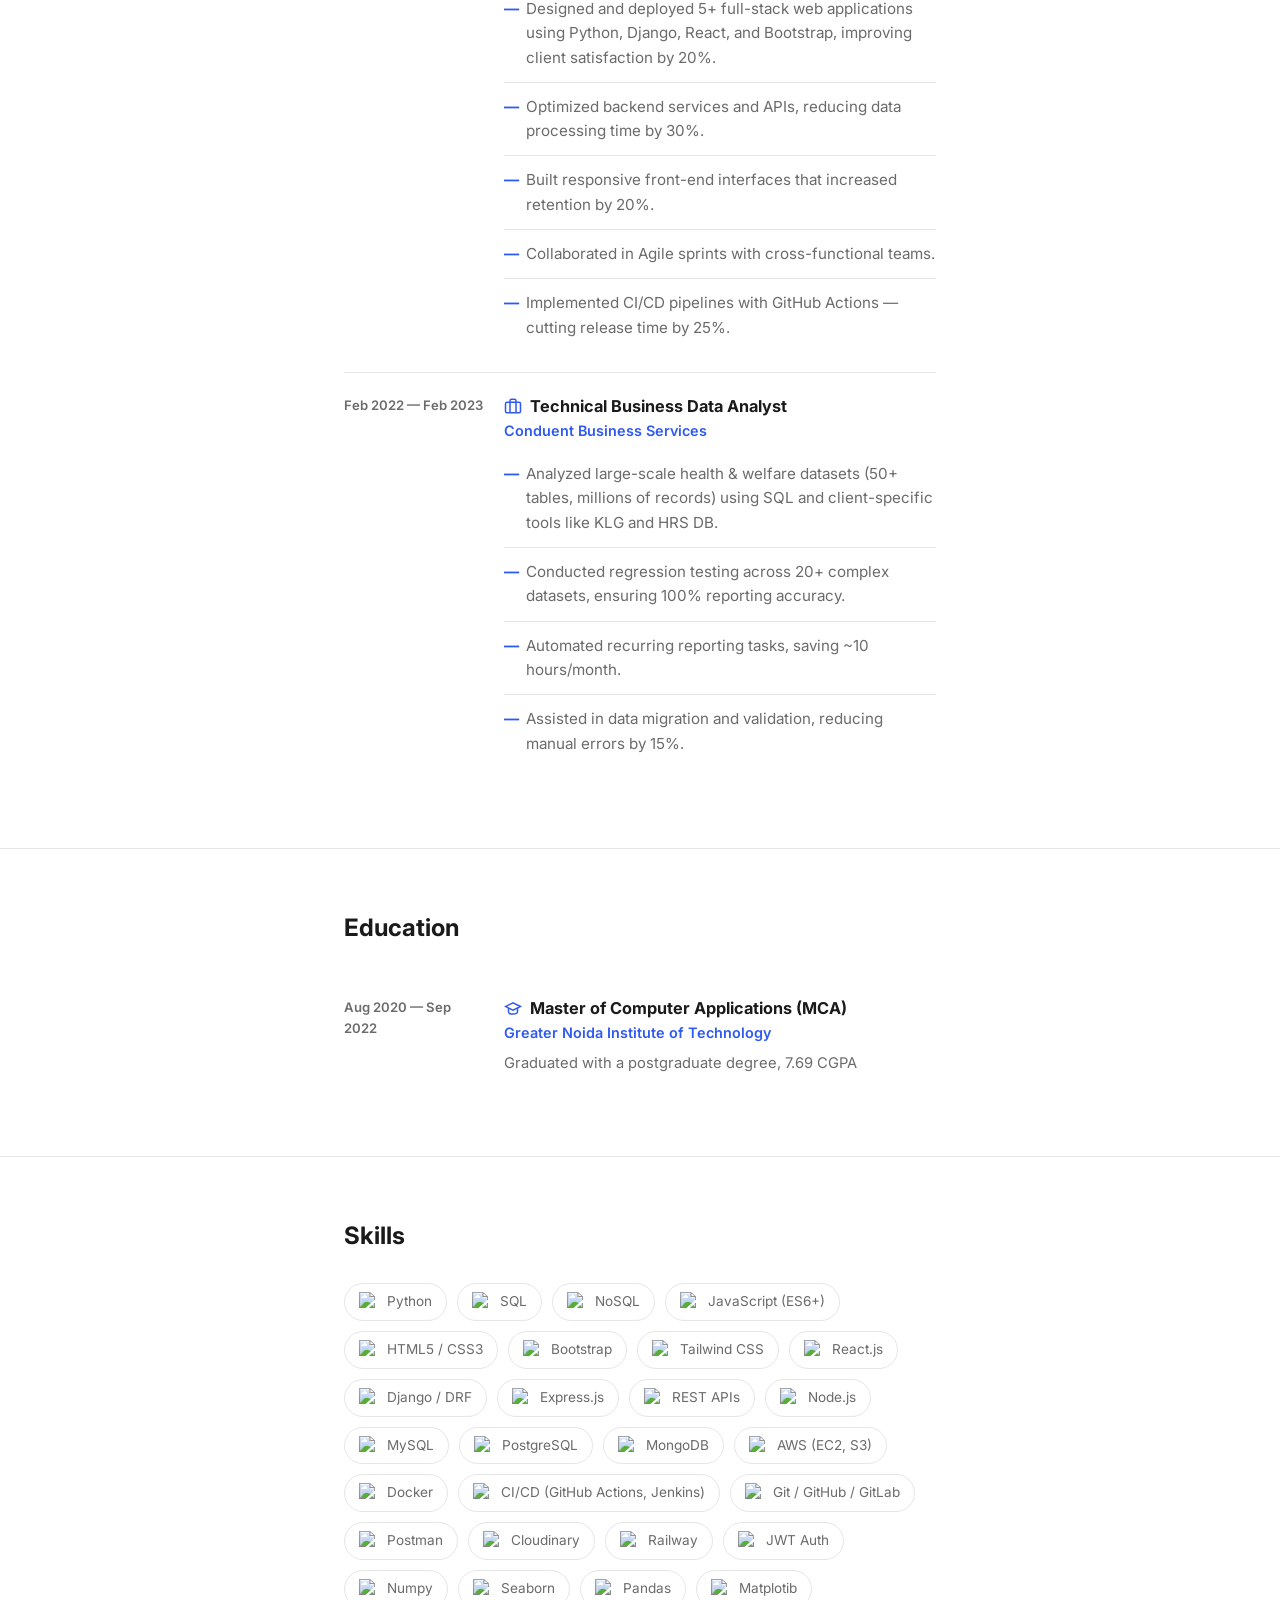
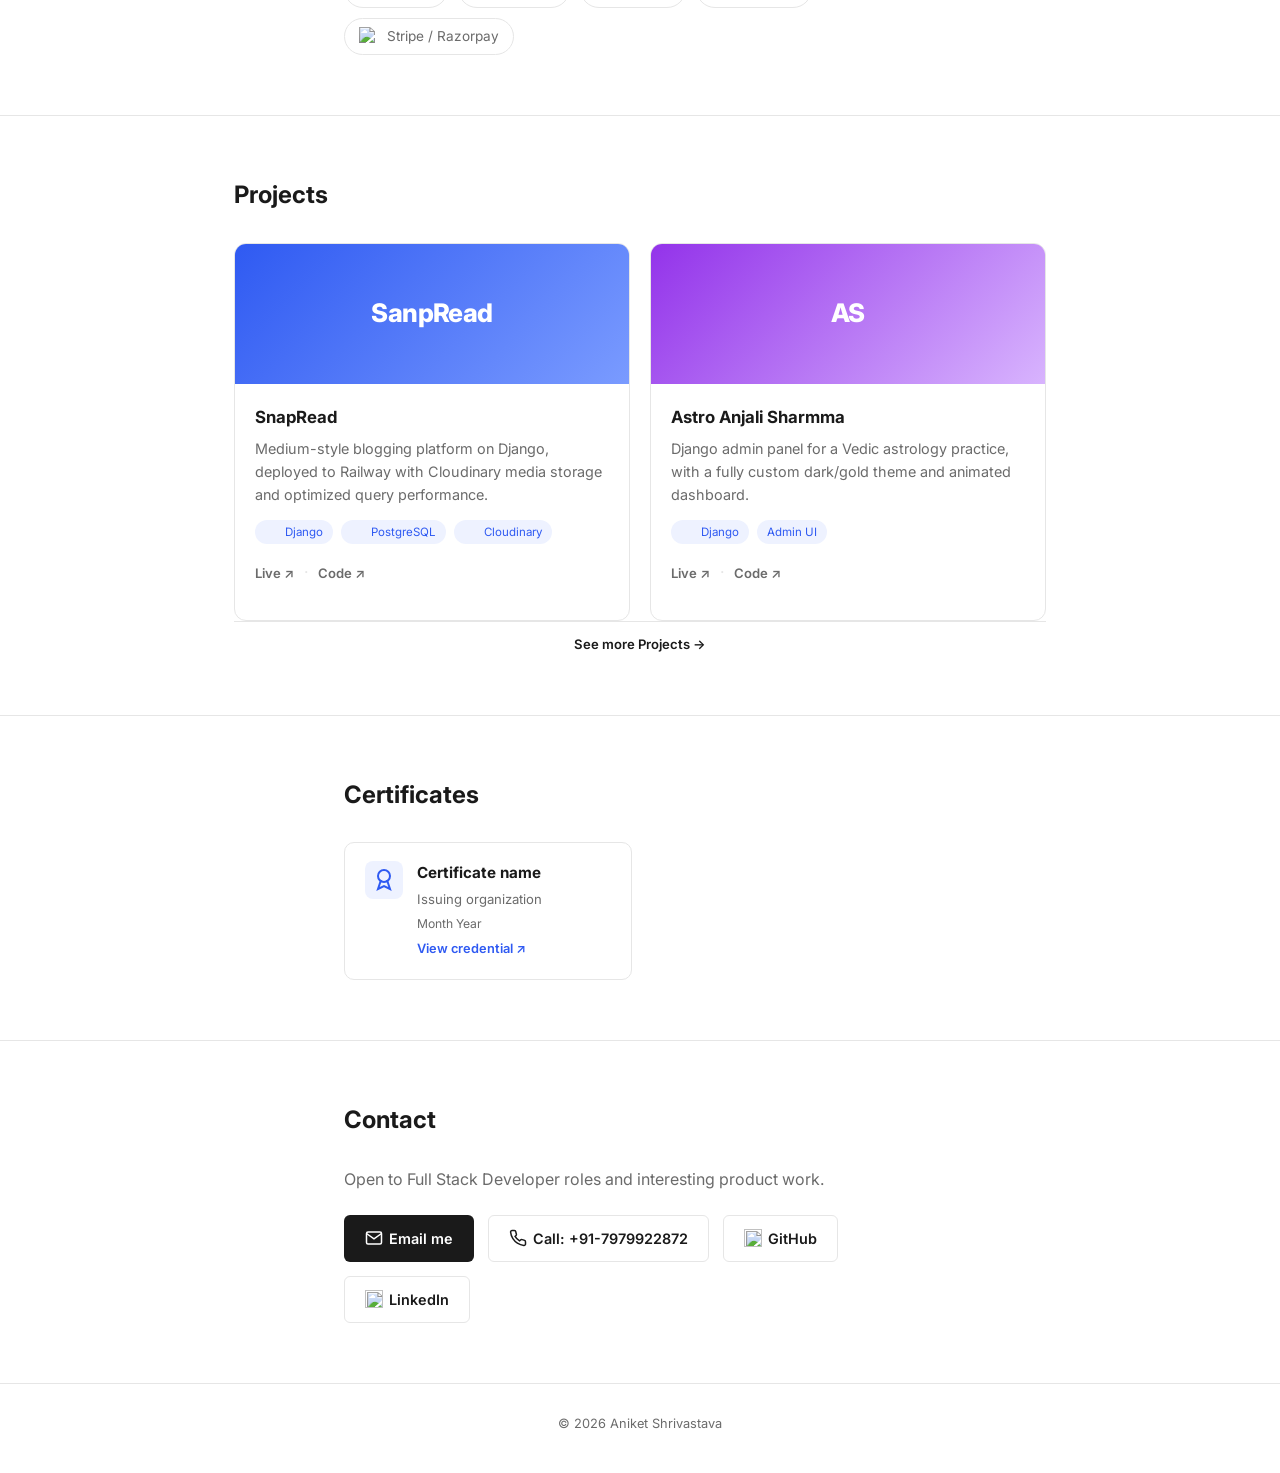
==== commit e03acbd9: "first commit" ====
--- a/index.html
+++ b/index.html
@@ -82,64 +82,71 @@
       </div>
     </section>
 
-    <section id="experience">
-      <div class="wrap">
-        <h2>Experience</h2>
-        <div class="timeline">
-          <div class="tl-item">
-            <div class="tl-date">Mar 2023 — Present</div>
-            <div>
-              <div class="tl-role">Full Stack Developer</div>
-              <div class="tl-org">Hexical Technology</div>
-              <ul class="feature-list">
-  <li>Designed and deployed 5+ full-stack web applications using Python, Django, React, and Bootstrap, improving client satisfaction by 20%.</li>
-  <li>Optimized backend services and APIs, reducing data processing time by 30%.</li>
-  <li>Built responsive front-end interfaces that increased retention by 20%.</li>
-  <li>Collaborated in Agile sprints with cross-functional teams.</li>
-  <li>Implemented CI/CD pipelines with GitHub Actions — cutting release time by 25%.</li>
-</ul>
-            </div>
-          </div>
-          <div class="tl-item">
-            <div class="tl-date">Feb 2022 — Feb 2023</div>
-            <div>
-              <div class="tl-role">Technical Business Data Analyst</div>
-              <div class="tl-org">Conduent Business Services</div>
-              <ul class="feature-list">
-  <li>Analyzed large-scale health & welfare datasets (50+ tables, millions of records) using SQL and client-specific tools like KLG and HRS DB.</li>
-  <li>Conducted regression testing across 20+ complex datasets, ensuring 100% reporting accuracy.</li>
-  <li>Automated recurring reporting tasks, saving ~10 hours/month.</li>
-  <li>Assisted in data migration and validation, reducing manual errors by 15%.</li>
-</ul>
-            </div>
-          </div>
-        </div>
-      </div>
-    </section>
-
-    <section id="education">
-      <div class="wrap">
-        <h2>Education</h2>
-        <div class="timeline">
-          <div class="tl-item">
-            <div class="tl-date">Aug 2020 — Sep 2022</div>
-            <div>
-              <div class="tl-role">Master of Computer Applications (MCA)</div>
-              <div class="tl-org">Greater Noida Institute of Technology</div>
-              <div class="tl-desc">
-               Graduated with a postgraduate degree, 7.69 CGPA 
-              </div>
-            </div>
-          </div>
-        </div>
-      </div>
-    </section>
+   <section id="experience">
+  <div class="wrap">
+    <h2>Experience</h2>
+    <div class="timeline">
+      <div class="tl-item">
+        <div class="tl-date">Mar 2023 — Present</div>
+        <div>
+          <div class="tl-role">
+            <svg class="tl-icon" viewBox="0 0 24 24" fill="none" stroke="currentColor" stroke-width="2"><rect x="2" y="7" width="20" height="14" rx="2"/><path d="M16 21V5a2 2 0 0 0-2-2h-4a2 2 0 0 0-2 2v16"/></svg>
+            Full Stack Developer
+          </div>
+          <div class="tl-org">Hexical Technology</div>
+          <ul class="feature-list">
+            <li>Designed and deployed 5+ full-stack web applications using Python, Django, React, and Bootstrap, improving client satisfaction by 20%.</li>
+            <li>Optimized backend services and APIs, reducing data processing time by 30%.</li>
+            <li>Built responsive front-end interfaces that increased retention by 20%.</li>
+            <li>Collaborated in Agile sprints with cross-functional teams.</li>
+            <li>Implemented CI/CD pipelines with GitHub Actions — cutting release time by 25%.</li>
+          </ul>
+        </div>
+      </div>
+      <div class="tl-item">
+        <div class="tl-date">Feb 2022 — Feb 2023</div>
+        <div>
+          <div class="tl-role">
+            <svg class="tl-icon" viewBox="0 0 24 24" fill="none" stroke="currentColor" stroke-width="2"><rect x="2" y="7" width="20" height="14" rx="2"/><path d="M16 21V5a2 2 0 0 0-2-2h-4a2 2 0 0 0-2 2v16"/></svg>
+            Technical Business Data Analyst
+          </div>
+          <div class="tl-org">Conduent Business Services</div>
+          <ul class="feature-list">
+            <li>Analyzed large-scale health & welfare datasets (50+ tables, millions of records) using SQL and client-specific tools like KLG and HRS DB.</li>
+            <li>Conducted regression testing across 20+ complex datasets, ensuring 100% reporting accuracy.</li>
+            <li>Automated recurring reporting tasks, saving ~10 hours/month.</li>
+            <li>Assisted in data migration and validation, reducing manual errors by 15%.</li>
+          </ul>
+        </div>
+      </div>
+    </div>
+  </div>
+</section>
+
+ <section id="education">
+  <div class="wrap">
+    <h2>Education</h2>
+    <div class="timeline">
+      <div class="tl-item">
+        <div class="tl-date">Aug 2020 — Sep 2022</div>
+        <div>
+          <div class="tl-role">
+            <svg class="tl-icon" viewBox="0 0 24 24" fill="none" stroke="currentColor" stroke-width="2"><path d="M22 10 12 5 2 10l10 5 10-5Z"/><path d="M6 12v5c0 1.66 2.69 3 6 3s6-1.34 6-3v-5"/></svg>
+            Master of Computer Applications (MCA)
+          </div>
+          <div class="tl-org">Greater Noida Institute of Technology</div>
+          <div class="tl-desc">Graduated with a postgraduate degree, 7.69 CGPA</div>
+        </div>
+      </div>
+    </div>
+  </div>
+</section>
 
     <section id="skills">
       <div class="wrap">
         <h2>Skills</h2>
         <div class="skills">
-         <span class="skill">Python</span>
+         <div class="skill"><img src="https://cdn.simpleicons.org/python/3776AB" alt="Python"><span>Python</span></div>
 <div class="skill"><img src="https://cdn.simpleicons.org/mysql/4479A1" alt="SQL"><span>SQL</span></div>
 <div class="skill"><img src="https://cdn.simpleicons.org/mongodb/47A248" alt="NoSQL"><span>NoSQL</span></div>
 <div class="skill"><img src="https://cdn.simpleicons.org/javascript/F7DF1E" alt="JavaScript"><span>JavaScript (ES6+)</span></div>
@@ -171,146 +178,102 @@
       </div>
     </section>
 
-    <section id="projects">
-      <div class="wrap" style="max-width: 860px">
-        <h2>Projects</h2>
-
-        <div class="proj-grid">
-
-          <div class="proj-card">
-            <div class="proj-thumb c1">SanpRead</div>
-            <div class="proj-body">
-              <div class="proj-title">
-                <a
-                  href="https://github.com/iamaniket-python/Snapread"
-                  target="_blank"
-                  rel="noopener"
-                  >SnapRead</a
-                >
-              </div>
-              <div class="proj-desc">
-                Medium-style blogging platform on Django, deployed to Railway
-                with Cloudinary media storage and optimized query performance.
-              </div>
-              <div class="proj-tags">
-                <span class="tag">Django</span
-                ><span class="tag">PostgreSQL</span
-                ><span class="tag">Cloudinary</span>
-              </div>
-              <div class="proj-links">
-                <a href="#">Live ↗</a><span>·</span>
-                <a
-                  href="https://github.com/iamaniket-python/Snapread"
-                  target="_blank"
-                  rel="noopener"
-                  >Code ↗</a
-                >
-              </div>
-             
-            </div>
-          </div>
-
-         
-
-          <div class="proj-card">
-            <div class="proj-thumb c3">AS</div>
-            <div class="proj-body">
-              <div class="proj-title">Astro Anjali Sharmma</div>
-              <div class="proj-desc">
-                Django admin panel for a Vedic astrology practice, with a fully
-                custom dark/gold theme and animated dashboard.
-              </div>
-              <div class="proj-tags">
-                <span class="tag">Django</span><span class="tag">Admin UI</span>
-              </div>
-              <div class="proj-links">
-                <a href="#">Live ↗</a><span>·</span>
-                <a href="#">Code ↗</a>
-              </div>
-             
-            </div>
-          </div>
-
-        
-          </div>
-          <a href="projects.html" class="proj-more">See more Projects →</a>
-        </div>
-        
-      </div>
-      
-    </section>
+   <section id="projects">
+  <div class="wrap" style="max-width: 860px">
+    <h2>Projects</h2>
+
+    <div class="proj-grid">
+
+      <div class="proj-card">
+        <div class="proj-thumb c1">SanpRead</div>
+        <div class="proj-body">
+          <div class="proj-title">
+            <a href="https://github.com/iamaniket-python/Snapread" target="_blank" rel="noopener">SnapRead</a>
+          </div>
+          <div class="proj-desc">
+            Medium-style blogging platform on Django, deployed to Railway with Cloudinary media storage and optimized query performance.
+          </div>
+          <div class="proj-tags">
+            <span class="tag"><img src="https://cdn.simpleicons.org/django/092E20" alt="" onerror="this.onerror=null;this.src='https://cdn.jsdelivr.net/npm/simple-icons@latest/icons/django.svg';">Django</span>
+            <span class="tag"><img src="https://cdn.simpleicons.org/postgresql/4169E1" alt="" onerror="this.onerror=null;this.src='https://cdn.jsdelivr.net/npm/simple-icons@latest/icons/postgresql.svg';">PostgreSQL</span>
+            <span class="tag"><img src="https://cdn.simpleicons.org/cloudinary/3448C5" alt="" onerror="this.onerror=null;this.src='https://cdn.jsdelivr.net/npm/simple-icons@latest/icons/cloudinary.svg';">Cloudinary</span>
+          </div>
+          <div class="proj-links">
+            <a href="#">Live ↗</a><span>·</span>
+            <a href="https://github.com/iamaniket-python/Snapread" target="_blank" rel="noopener">Code ↗</a>
+          </div>
+        </div>
+      </div>
+
+      <div class="proj-card">
+        <div class="proj-thumb c3">AS</div>
+        <div class="proj-body">
+          <div class="proj-title">Astro Anjali Sharmma</div>
+          <div class="proj-desc">
+            Django admin panel for a Vedic astrology practice, with a fully custom dark/gold theme and animated dashboard.
+          </div>
+          <div class="proj-tags">
+            <span class="tag"><img src="https://cdn.simpleicons.org/django/092E20" alt="" onerror="this.onerror=null;this.src='https://cdn.jsdelivr.net/npm/simple-icons@latest/icons/django.svg';">Django</span>
+            <span class="tag">Admin UI</span>
+          </div>
+          <div class="proj-links">
+            <a href="#">Live ↗</a><span>·</span>
+            <a href="#">Code ↗</a>
+          </div>
+        </div>
+      </div>
+
+    </div>
+
+    <a href="projects.html" class="proj-more">See more Projects →</a>
+  </div>
+</section>
 
     <section id="certificates">
       <div class="wrap">
         <h2>Certificates</h2>
         <div class="cert-grid">
 
-          <div class="cert-card">
-            <div class="cert-icon">①</div>
-            <div>
-              <div class="cert-name">Certificate name</div>
-              <div class="cert-issuer">Issuing organization</div>
-              <div class="cert-date">Month Year</div>
-              <a href="#" class="cert-link">View credential ↗</a>
-            </div>
-          </div>
-
-          <div class="cert-card">
-            <div class="cert-icon">②</div>
-            <div>
-              <div class="cert-name">Certificate name</div>
-              <div class="cert-issuer">Issuing organization</div>
-              <div class="cert-date">Month Year</div>
-              <a href="#" class="cert-link">View credential ↗</a>
-            </div>
-          </div>
-
-          <div class="cert-card">
-            <div class="cert-icon">③</div>
-            <div>
-              <div class="cert-name">Certificate name</div>
-              <div class="cert-issuer">Issuing organization</div>
-              <div class="cert-date">Month Year</div>
-              <a href="#" class="cert-link">View credential ↗</a>
-            </div>
-          </div>
-
-          <div class="cert-card">
-            <div class="cert-icon">④</div>
-            <div>
-              <div class="cert-name">Certificate name</div>
-              <div class="cert-issuer">Issuing organization</div>
-              <div class="cert-date">Month Year</div>
-              <a href="#" class="cert-link">View credential ↗</a>
-            </div>
-          </div>
+       <div class="cert-card">
+  <div class="cert-icon">
+    <svg viewBox="0 0 24 24" fill="none" stroke="currentColor" stroke-width="2"><circle cx="12" cy="8" r="6"/><path d="m9 12-3 9 6-3 6 3-3-9"/></svg>
+  </div>
+  <div>
+    <div class="cert-name">Certificate name</div>
+    <div class="cert-issuer">Issuing organization</div>
+    <div class="cert-date">Month Year</div>
+    <a href="#" class="cert-link">View credential ↗</a>
+  </div>
+</div>
 
         </div>
       </div>
     </section>
 
     <section id="contact" class="contact">
-      <div class="wrap">
-        <h2>Contact</h2>
-        <p>Open to Full Stack Developer roles and interesting product work.</p>
-        <div class="contact-links">
-          <a href="mailto:aniketsrivastava57@gmail.com" class="btn btn-primary"
-            >Email me</a
-          >
-          <a href="tel:+917979922872" class="btn btn-ghost"
-            >Call: +91-7979922872</a
-          >
-          <a
-            href="https://github.com/iamaniket-python"
-            target="_blank"
-            rel="noopener"
-            class="btn btn-ghost"
-            >GitHub</a
-          >
-          <a href="#" class="btn btn-ghost">LinkedIn</a>
-        </div>
-      </div>
-    </section>
+  <div class="wrap">
+    <h2>Contact</h2>
+    <p>Open to Full Stack Developer roles and interesting product work.</p>
+    <div class="contact-links">
+      <a href="mailto:aniketsrivastava57@gmail.com" class="btn btn-primary">
+        <svg class="btn-icon" viewBox="0 0 24 24" fill="none" stroke="currentColor" stroke-width="2"><rect x="2" y="4" width="20" height="16" rx="2"/><path d="m22 6-10 7L2 6"/></svg>
+        Email me
+      </a>
+      <a href="tel:+917979922872" class="btn btn-ghost">
+        <svg class="btn-icon" viewBox="0 0 24 24" fill="none" stroke="currentColor" stroke-width="2"><path d="M22 16.92v3a2 2 0 0 1-2.18 2 19.79 19.79 0 0 1-8.63-3.07 19.5 19.5 0 0 1-6-6 19.79 19.79 0 0 1-3.07-8.67A2 2 0 0 1 4.11 2h3a2 2 0 0 1 2 1.72c.127.96.362 1.903.7 2.81a2 2 0 0 1-.45 2.11L8.09 9.91a16 16 0 0 0 6 6l1.27-1.27a2 2 0 0 1 2.11-.45c.907.338 1.85.573 2.81.7A2 2 0 0 1 22 16.92Z"/></svg>
+        Call: +91-7979922872
+      </a>
+      <a href="https://github.com/iamaniket-python" target="_blank" rel="noopener" class="btn btn-ghost">
+        <img class="btn-icon" src="https://cdn.simpleicons.org/github/181717" alt="" onerror="this.onerror=null;this.src='https://cdn.jsdelivr.net/npm/simple-icons@latest/icons/github.svg';">
+        GitHub
+      </a>
+      <a href="#" class="btn btn-ghost">
+        <img class="btn-icon" src="https://cdn.simpleicons.org/linkedin/0A66C2" alt="" onerror="this.onerror=null;this.src='https://cdn.jsdelivr.net/npm/simple-icons@latest/icons/linkedin.svg';">
+        LinkedIn
+      </a>
+    </div>
+  </div>
+</section>
 
     <footer>© 2026 Aniket Shrivastava</footer>
   </body>
--- a/assest/css/style.css
+++ b/assest/css/style.css
@@ -154,4 +154,49 @@
 .skill img {
   width: 20px;
   height: 20px;
+}
+/* Timeline icons */
+.tl-role {
+  display: flex;
+  align-items: center;
+  gap: 8px;
+}
+.tl-icon {
+  width: 18px;
+  height: 18px;
+  flex-shrink: 0;
+  color: var(--accent, #6c5ce7); /* apne theme ke accent color se replace karo */
+}
+
+/* Project tag icons */
+.tag {
+  display: inline-flex;
+  align-items: center;
+  gap: 6px;
+}
+.tag img {
+  width: 14px;
+  height: 14px;
+}
+
+/* Certificate icon */
+.cert-icon svg {
+  width: 24px;
+  height: 24px;
+  color: var(--accent, #6c5ce7);
+}
+
+/* Contact button icons */
+.btn-icon {
+  width: 18px;
+  height: 18px;
+  margin-right: 6px;
+  vertical-align: middle;
+}
+.btn {
+  display: inline-flex;
+  align-items: center;
+}
+img.btn-icon {
+  object-fit: contain;
 }
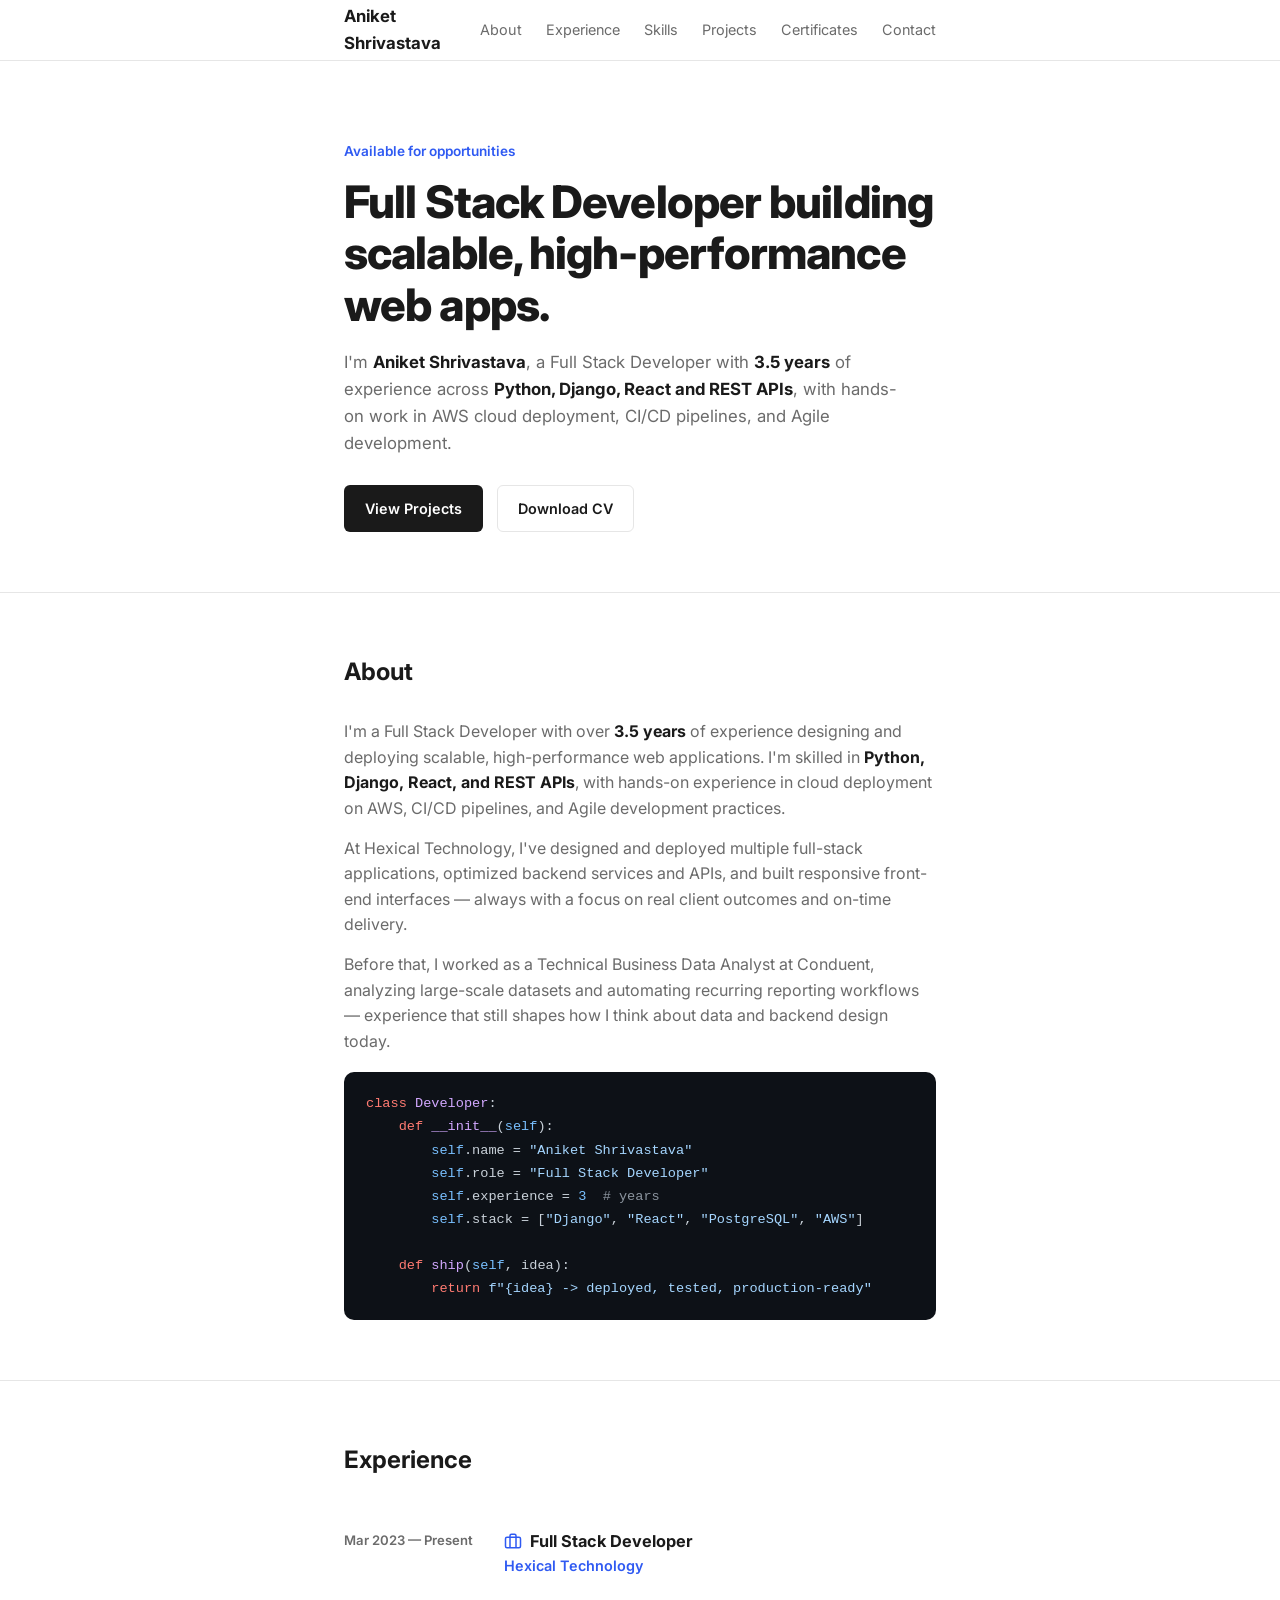
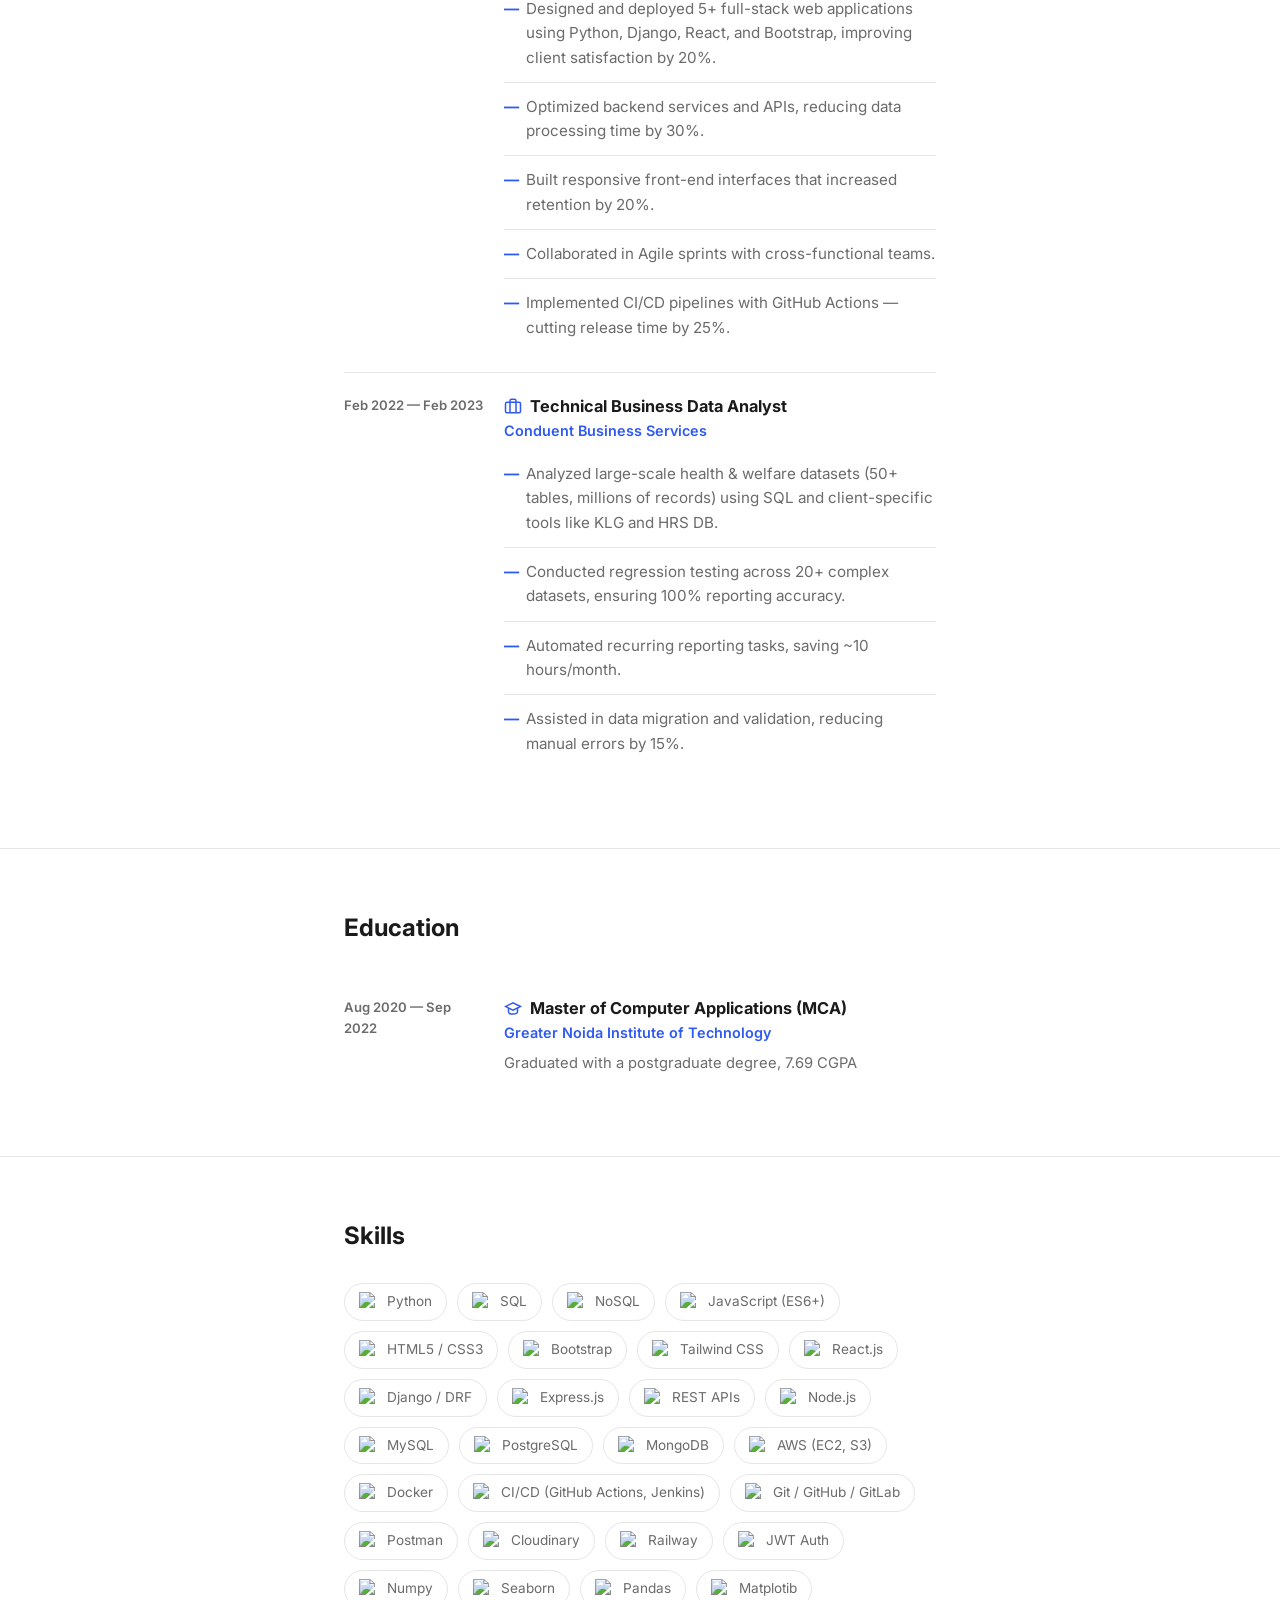
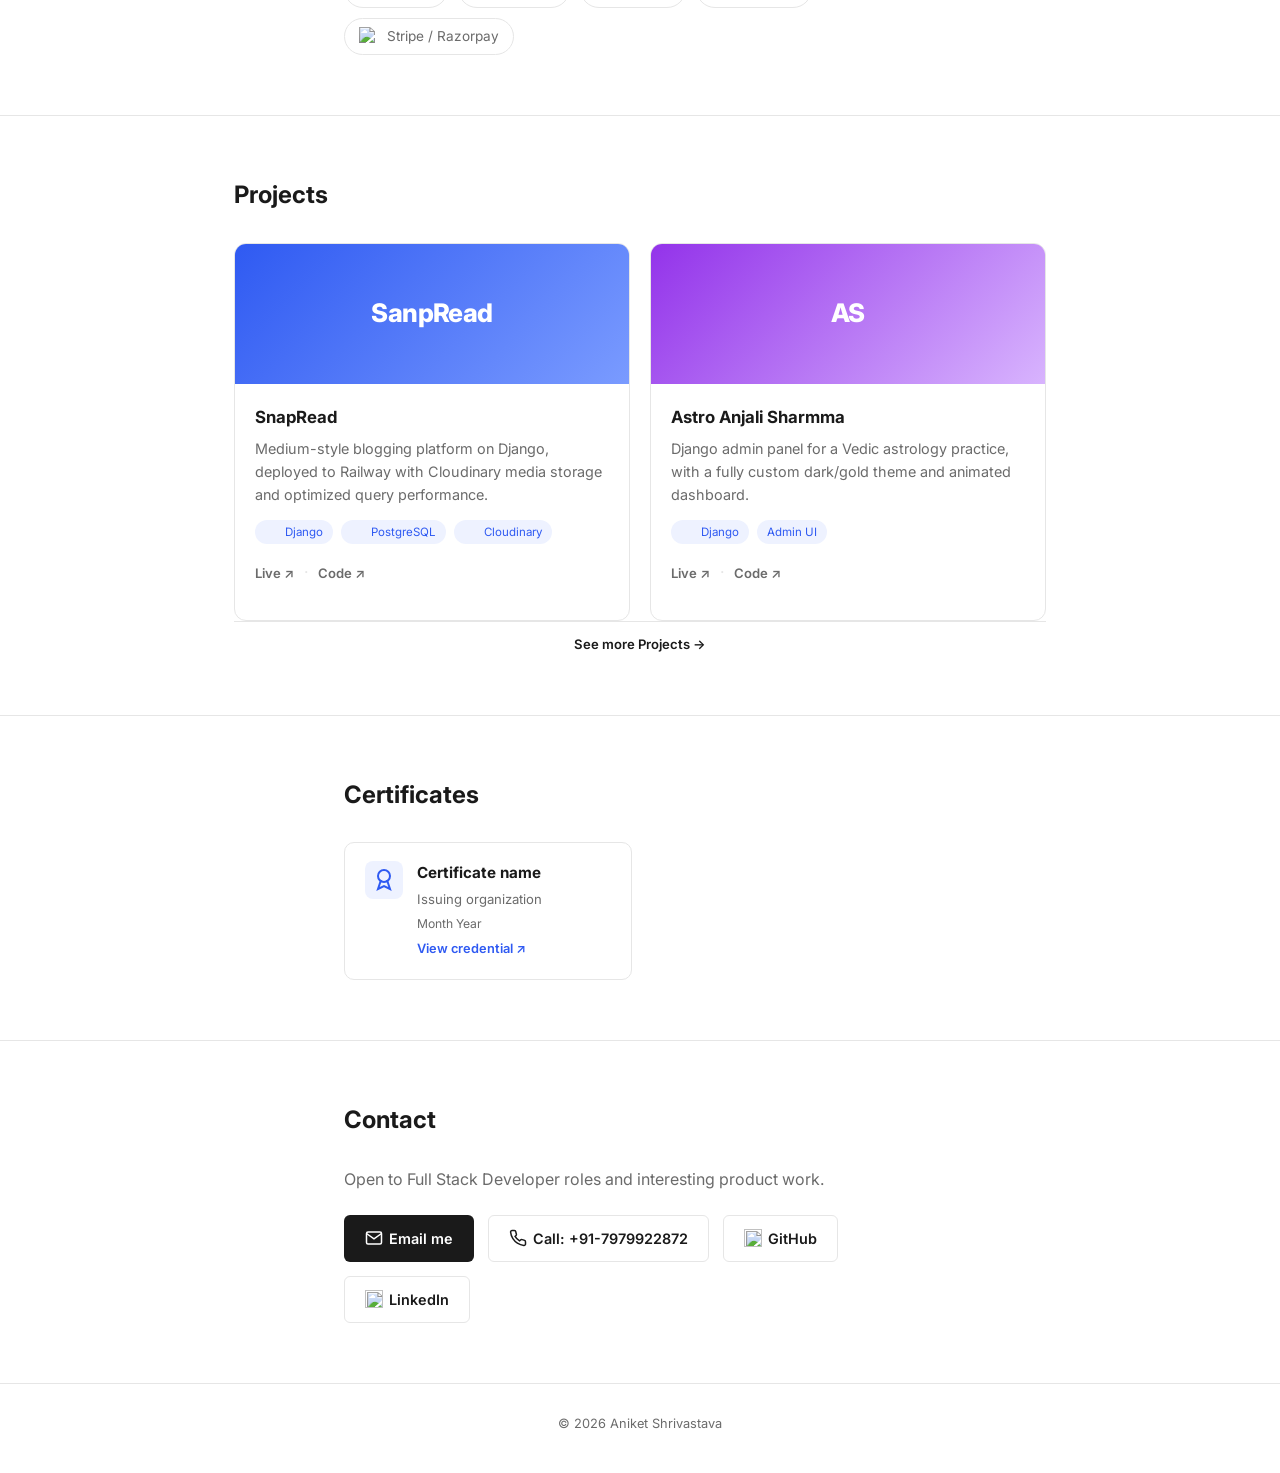
==== commit f379b748: "adding projects" ====
--- a/index.html
+++ b/index.html
@@ -35,14 +35,14 @@
         </h1>
         <p class="sub">
           I'm <b>Aniket Shrivastava</b>, a Full Stack Developer with
-          <b>3 years</b> of experience across
+          <b>3.5 years</b> of experience across
           <b>Python, Django, React and REST APIs</b>, with hands-on work in AWS
           cloud deployment, CI/CD pipelines, and Agile development.
         </p>
         <div class="hero-actions">
           <a href="projects.html" class="btn btn-primary">View Projects</a>
       
-          <a href="cv.pdf" download class="btn btn-ghost">Download CV</a>
+          <a href="assest/resume/Aniket_Shrivastava_Resume.pdf" download class="btn btn-ghost">Download CV</a>
         </div>
       </div>
     </header>
@@ -51,7 +51,7 @@
       <div class="wrap about">
         <h2>About</h2>
         <p>
-          I'm a Full Stack Developer with over <b>2.5 years</b> of experience
+          I'm a Full Stack Developer with over <b>3.5 years</b> of experience
           designing and deploying scalable, high-performance web applications.
           I'm skilled in <b>Python, Django, React, and REST APIs</b>, with
           hands-on experience in cloud deployment on AWS, CI/CD pipelines, and
